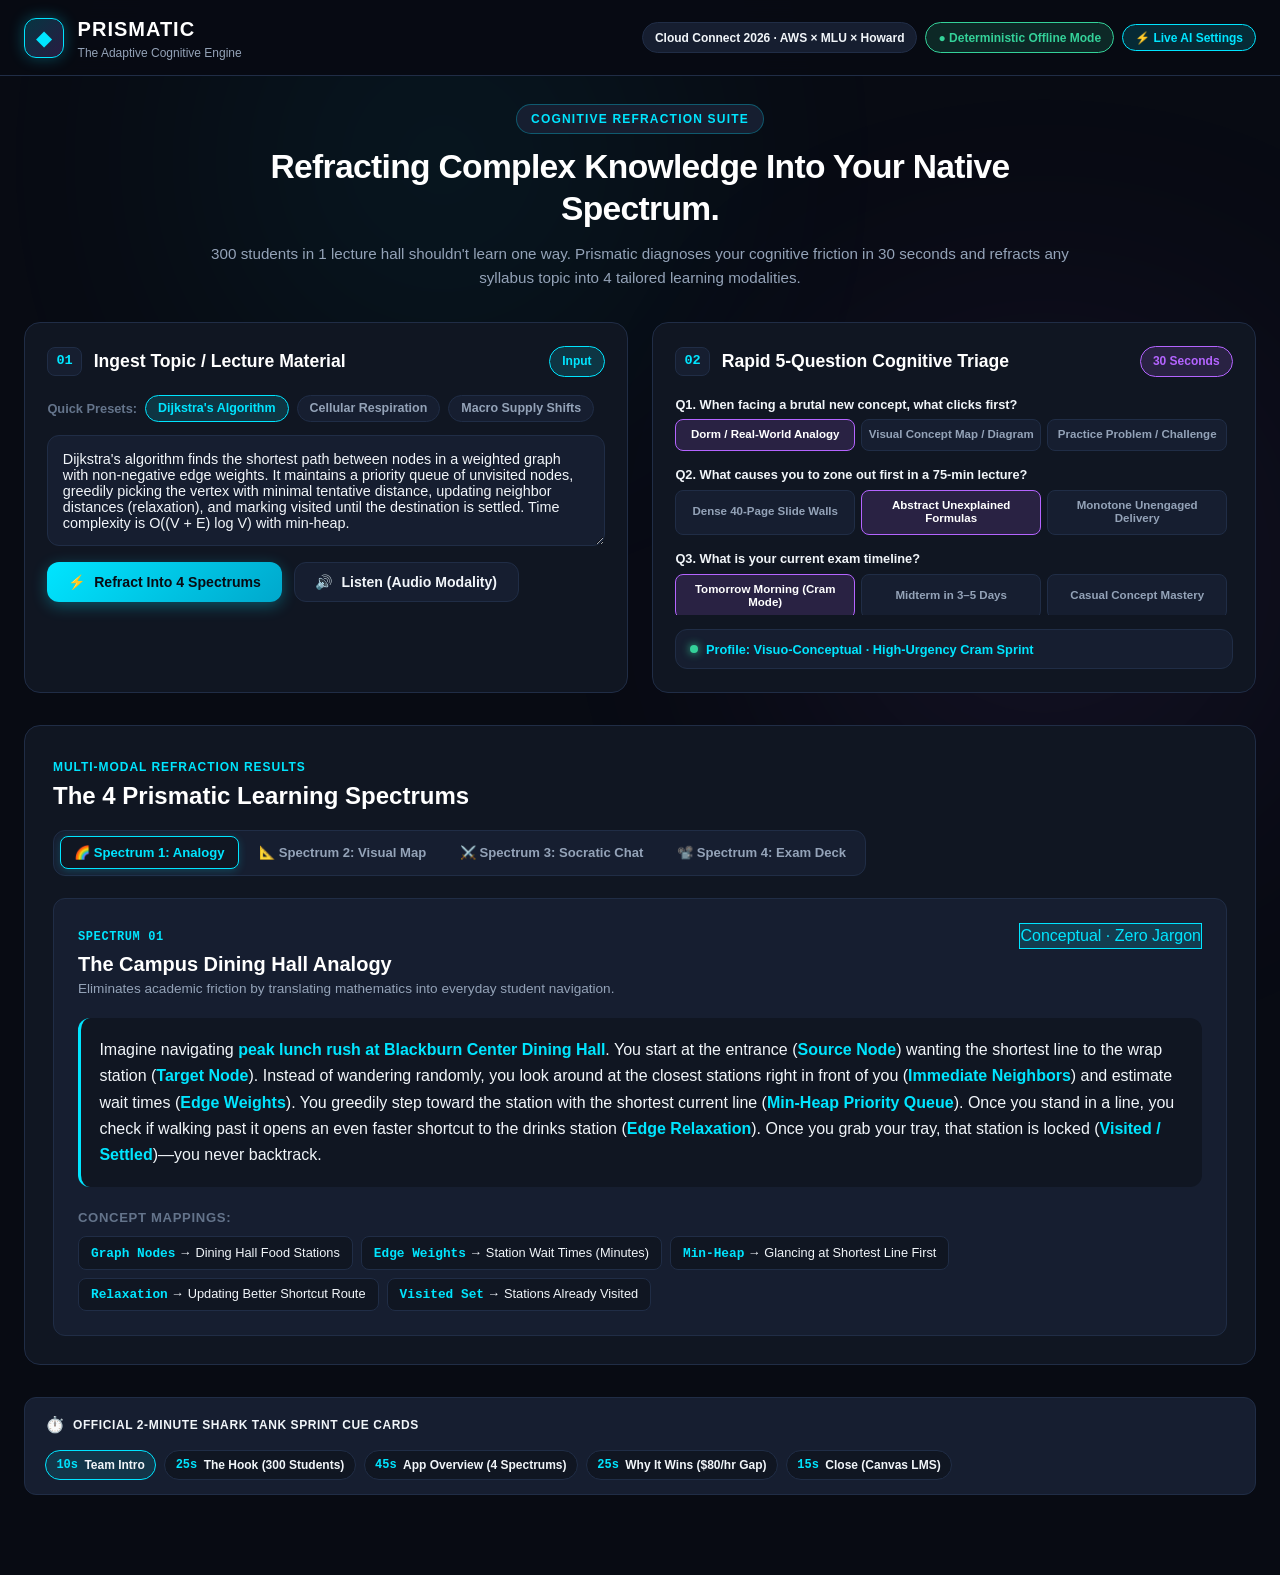
==== web-app/index.html @ 4af4b33a "feat: harden deck builder (portable paths, scannable QR, robust PDF export) and ship web-app + prese" ====
<!DOCTYPE html>
<html lang="en">
<head>
  <meta charset="UTF-8">
  <meta name="viewport" content="width=device-width, initial-scale=1.0">
  <title>Prismatic — The Adaptive Learning Engine</title>
  <!-- Zero External Dependency - Modern System Font Stack -->
  <link rel="stylesheet" href="styles.css">
  <!-- Optional uncommitted local configuration for live AI mode -->
  <script src="config.local.js" onerror="window.DEEPSEEK_CONFIG=null;"></script>
</head>
<body>
  <!-- Background Glow Gradients -->
  <div class="bg-glow glow-cyan" aria-hidden="true"></div>
  <div class="bg-glow glow-violet" aria-hidden="true"></div>

  <!-- Header Navigation -->
  <header class="app-header" role="banner">
    <div class="header-brand">
      <div class="logo-prism" aria-hidden="true">
        <span class="prism-icon">◆</span>
      </div>
      <div>
        <div class="brand-title">PRISMATIC</div>
        <div class="brand-subtitle">The Adaptive Cognitive Engine</div>
      </div>
    </div>
    <div class="header-badges">
      <span class="badge badge-event">Cloud Connect 2026 · AWS × MLU × Howard</span>
      <span class="badge badge-status" id="engineStatusBadge">● Local Engine Ready</span>
      <button id="apiKeyToggleBtn" class="badge badge-cyan" title="Configure Live AI API Key" style="cursor: pointer; border: 1px solid var(--cyan-neon);">⚡ Live AI Settings</button>
    </div>
  </header>

  <!-- Live AI Modal Dialog -->
  <div id="apiModal" class="modal-backdrop" style="display: none;" role="dialog" aria-modal="true" aria-labelledby="modalTitle">
    <div class="modal-content">
      <div class="modal-header">
        <h3 id="modalTitle">⚡ DeepSeek V4 Flash / Live AI Configuration</h3>
        <button id="closeModalBtn" class="modal-close" aria-label="Close modal">&times;</button>
      </div>
      <p class="modal-desc">Enter your DeepSeek API key for live generation, or leave blank to use the deterministic offline engine.</p>
      <input type="password" id="apiKeyInput" placeholder="sk-..." autocomplete="off" class="modal-input">
      <div class="modal-actions">
        <button id="saveApiKeyBtn" class="btn btn-primary btn-sm">Save to LocalStorage</button>
        <button id="clearApiKeyBtn" class="btn btn-secondary btn-sm">Clear Key (Offline Mode)</button>
      </div>
      <div id="apiStatusMessage" class="modal-status"></div>
    </div>
  </div>

  <!-- Main Container -->
  <main class="app-container" role="main">
    
    <!-- Hero Banner -->
    <section class="hero-section" aria-labelledby="heroHeadline">
      <div class="hero-tag">COGNITIVE REFRACTION SUITE</div>
      <h1 id="heroHeadline" class="hero-headline">Refracting Complex Knowledge Into Your Native Spectrum.</h1>
      <p class="hero-subtext">300 students in 1 lecture hall shouldn't learn one way. Prismatic diagnoses your cognitive friction in 30 seconds and refracts any syllabus topic into 4 tailored learning modalities.</p>
    </section>

    <!-- Top Grid: Intake & Diagnostic -->
    <div class="workspace-grid">
      
      <!-- Panel 1: Topic Intake -->
      <section class="card intake-panel" aria-labelledby="intakeHeading">
        <div class="card-header">
          <div class="card-title-group">
            <span class="step-num" aria-hidden="true">01</span>
            <h2 id="intakeHeading">Ingest Topic / Lecture Material</h2>
          </div>
          <span class="badge badge-cyan">Input</span>
        </div>

        <div class="preset-pills" role="group" aria-label="Topic presets">
          <span class="preset-label">Quick Presets:</span>
          <button class="pill-btn active" data-preset="dijkstra" aria-pressed="true">Dijkstra's Algorithm</button>
          <button class="pill-btn" data-preset="respiration" aria-pressed="false">Cellular Respiration</button>
          <button class="pill-btn" data-preset="macro" aria-pressed="false">Macro Supply Shifts</button>
        </div>

        <label for="topicInput" class="sr-only" style="position: absolute; width: 1px; height: 1px; overflow: hidden; clip: rect(0,0,0,0);">Study Topic or Lecture Notes</label>
        <textarea id="topicInput" rows="5" placeholder="Paste messy lecture notes, syllabus concepts, or exam study sheets..."></textarea>

        <div class="input-actions">
          <button id="refractBtn" class="btn btn-primary">
            <span class="btn-spark" aria-hidden="true">⚡</span> Refract Into 4 Spectrums
          </button>
          <button id="audioSummaryBtn" class="btn btn-secondary">
            <span aria-hidden="true">🔊</span> Listen (Audio Modality)
          </button>
        </div>
      </section>

      <!-- Panel 2: 30-Second Diagnostic -->
      <section class="card diagnostic-panel" aria-labelledby="diagnosticHeading">
        <div class="card-header">
          <div class="card-title-group">
            <span class="step-num" aria-hidden="true">02</span>
            <h2 id="diagnosticHeading">Rapid 5-Question Cognitive Triage</h2>
          </div>
          <span class="badge badge-violet">30 Seconds</span>
        </div>

        <div class="diagnostic-scroll">
          <!-- Q1 -->
          <div class="diag-group" data-q="1">
            <div class="diag-label" id="q1-label">Q1. When facing a brutal new concept, what clicks first?</div>
            <div class="choice-grid" role="group" aria-labelledby="q1-label">
              <button class="choice-btn active" data-val="analogy" aria-pressed="true">Dorm / Real-World Analogy</button>
              <button class="choice-btn" data-val="visual" aria-pressed="false">Visual Concept Map / Diagram</button>
              <button class="choice-btn" data-val="socratic" aria-pressed="false">Practice Problem / Challenge</button>
            </div>
          </div>

          <!-- Q2 -->
          <div class="diag-group" data-q="2">
            <div class="diag-label" id="q2-label">Q2. What causes you to zone out first in a 75-min lecture?</div>
            <div class="choice-grid" role="group" aria-labelledby="q2-label">
              <button class="choice-btn" data-val="text" aria-pressed="false">Dense 40-Page Slide Walls</button>
              <button class="choice-btn active" data-val="math" aria-pressed="true">Abstract Unexplained Formulas</button>
              <button class="choice-btn" data-val="monotone" aria-pressed="false">Monotone Unengaged Delivery</button>
            </div>
          </div>

          <!-- Q3 -->
          <div class="diag-group" data-q="3">
            <div class="diag-label" id="q3-label">Q3. What is your current exam timeline?</div>
            <div class="choice-grid" role="group" aria-labelledby="q3-label">
              <button class="choice-btn active" data-val="cram" aria-pressed="true">Tomorrow Morning (Cram Mode)</button>
              <button class="choice-btn" data-val="days" aria-pressed="false">Midterm in 3–5 Days</button>
              <button class="choice-btn" data-val="curious" aria-pressed="false">Casual Concept Mastery</button>
            </div>
          </div>

          <!-- Q4 -->
          <div class="diag-group" data-q="4">
            <div class="diag-label" id="q4-label">Q4. How do you test your own retention?</div>
            <div class="choice-grid" role="group" aria-labelledby="q4-label">
              <button class="choice-btn active" data-val="sparring" aria-pressed="true">Socratic Sparring / Debate</button>
              <button class="choice-btn" data-val="flashcards" aria-pressed="false">Active Recall Flashcards</button>
              <button class="choice-btn" data-val="redraw" aria-pressed="false">Redrawing Mental Blueprints</button>
            </div>
          </div>

          <!-- Q5 -->
          <div class="diag-group" data-q="5">
            <div class="diag-label" id="q5-label">Q5. Pick your preferred AI mentor vibe:</div>
            <div class="choice-grid" role="group" aria-labelledby="q5-label">
              <button class="choice-btn" data-val="professor" aria-pressed="false">Socratic Professor</button>
              <button class="choice-btn active" data-val="peer" aria-pressed="true">Collegiate Peer Coach</button>
              <button class="choice-btn" data-val="ramsay" aria-pressed="false">No-Fluff Bullet-Point Bot</button>
            </div>
          </div>
        </div>

        <div class="profile-pill" role="status" aria-live="polite">
          <span class="pill-dot" aria-hidden="true"></span>
          <span id="profileSummary">Profile: Visuo-Conceptual · High-Urgency Cram Sprint</span>
        </div>
      </section>

    </div>

    <!-- Modalities Output Section -->
    <section class="modalities-section" aria-labelledby="modalitiesHeading">
      <div class="section-title-wrap">
        <div>
          <span class="section-tag">MULTI-MODAL REFRACTION RESULTS</span>
          <h2 id="modalitiesHeading" class="section-title">The 4 Prismatic Learning Spectrums</h2>
        </div>
        <div class="modality-tabs" role="tablist" aria-label="Learning modalities">
          <button class="tab-btn active" role="tab" id="tab-btn-analogy" aria-selected="true" aria-controls="tab-analogy" data-tab="analogy">🌈 Spectrum 1: Analogy</button>
          <button class="tab-btn" role="tab" id="tab-btn-visual" aria-selected="false" aria-controls="tab-visual" data-tab="visual">📐 Spectrum 2: Visual Map</button>
          <button class="tab-btn" role="tab" id="tab-btn-socratic" aria-selected="false" aria-controls="tab-socratic" data-tab="socratic">⚔️ Spectrum 3: Socratic Chat</button>
          <button class="tab-btn" role="tab" id="tab-btn-deck" aria-selected="false" aria-controls="tab-deck" data-tab="deck">📽️ Spectrum 4: Exam Deck</button>
        </div>
      </div>

      <!-- Tab 1: Analogy -->
      <div class="tab-content active" id="tab-analogy" role="tabpanel" aria-labelledby="tab-btn-analogy">
        <div class="modality-card">
          <div class="modality-header">
            <div>
              <span class="mod-num">SPECTRUM 01</span>
              <h3>The Campus Dining Hall Analogy</h3>
              <p class="mod-sub">Eliminates academic friction by translating mathematics into everyday student navigation.</p>
            </div>
            <span class="mod-badge badge-cyan">Conceptual · Zero Jargon</span>
          </div>
          <div class="analogy-body" id="analogyText">
            <!-- Dynamic Content -->
          </div>
          <div class="key-mappings">
            <h4>Concept Mappings:</h4>
            <div class="mapping-tags" id="mappingTags">
              <!-- Dynamic Tags -->
            </div>
          </div>
        </div>
      </div>

      <!-- Tab 2: Visual Schema -->
      <div class="tab-content" id="tab-visual" role="tabpanel" aria-labelledby="tab-btn-visual">
        <div class="modality-card">
          <div class="modality-header">
            <div>
              <span class="mod-num">SPECTRUM 02</span>
              <h3>Interactive Structural Blueprint</h3>
              <p class="mod-sub">Visual execution tree mapping state transitions, priority queues, and terminal conditions.</p>
            </div>
            <span class="mod-badge badge-violet">Schematic · Visuo-Spatial</span>
          </div>
          <div class="visual-canvas-wrap">
            <svg id="conceptMapSvg" viewBox="0 0 900 320" class="concept-svg" role="img" aria-label="Interactive concept flowchart"></svg>
          </div>
          <div class="visual-legend" id="visualLegend">
            <!-- Dynamic Nodes -->
          </div>
        </div>
      </div>

      <!-- Tab 3: Socratic Sparring -->
      <div class="tab-content" id="tab-socratic" role="tabpanel" aria-labelledby="tab-btn-socratic">
        <div class="modality-card chat-card">
          <div class="modality-header">
            <div>
              <span class="mod-num">SPECTRUM 03</span>
              <h3>Socratic Active-Recall Sparring</h3>
              <p class="mod-sub">Never dumps walls of text. Capped at 2 sentences. Forces retrieval practice.</p>
            </div>
            <div class="chat-header-actions">
              <span class="mod-badge badge-emerald">Interactive · Kinesthetic</span>
              <button id="resetChatBtn" class="btn btn-sm">Reset Dialogue</button>
            </div>
          </div>
          <div class="chat-dialogue-window" id="chatWindow" role="log" aria-live="polite">
            <!-- Messages inserted here -->
          </div>
          <form class="chat-input-bar" id="chatForm">
            <label for="chatInput" class="sr-only" style="position: absolute; width: 1px; height: 1px; overflow: hidden; clip: rect(0,0,0,0);">Your answer</label>
            <input type="text" id="chatInput" placeholder="Answer the Socratic question or test an edge case..." autocomplete="off">
            <button type="submit" class="btn btn-send">Send Answer</button>
          </form>
        </div>
      </div>

      <!-- Tab 4: 4-Slide Micro Deck & Exam Trap Matrix -->
      <div class="tab-content" id="tab-deck" role="tabpanel" aria-labelledby="tab-btn-deck">
        <div class="deck-grid">
          
          <!-- Left: Micro-Deck Carousel -->
          <div class="modality-card">
            <div class="modality-header">
              <div>
                <span class="mod-num">SPECTRUM 04A</span>
                <h3>4-Slide Micro-Presentation</h3>
                <p class="mod-sub">High-yield revision deck for mobile study between classes.</p>
              </div>
              <div class="slide-nav-controls">
                <button id="prevSlideBtn" class="slide-nav-btn" aria-label="Previous slide">‹</button>
                <span id="slideIndicator" aria-live="polite">Slide 1 / 4</span>
                <button id="nextSlideBtn" class="slide-nav-btn" aria-label="Next slide">›</button>
              </div>
            </div>
            <div class="slide-frame" id="slideFrame">
              <!-- Slide content rendered here -->
            </div>
          </div>

          <!-- Right: Exam Trap Matrix -->
          <div class="modality-card">
            <div class="modality-header">
              <div>
                <span class="mod-num">SPECTRUM 04B</span>
                <h3>Professor Exam Trap Matrix</h3>
                <p class="mod-sub">What students think vs. what tricky professors actually put on Midterm #2.</p>
              </div>
              <span class="mod-badge badge-coral">Trap Radar</span>
            </div>
            <div class="trap-matrix-list" id="trapList">
              <!-- Traps rendered here -->
            </div>
          </div>

        </div>
      </div>

    </section>

    <!-- Pitch Timing Cue Bar (For Presenters) -->
    <footer class="presenter-cue-bar" role="contentinfo">
      <div class="cue-header">
        <span class="cue-indicator" aria-hidden="true">⏱️</span>
        <span class="cue-title">OFFICIAL 2-MINUTE SHARK TANK SPRINT CUE CARDS</span>
      </div>
      <div class="cue-chips">
        <div class="cue-chip active">
          <span class="chip-time">10s</span>
          <span class="chip-name">Team Intro</span>
        </div>
        <div class="cue-chip">
          <span class="chip-time">25s</span>
          <span class="chip-name">The Hook (300 Students)</span>
        </div>
        <div class="cue-chip">
          <span class="chip-time">45s</span>
          <span class="chip-name">App Overview (4 Spectrums)</span>
        </div>
        <div class="cue-chip">
          <span class="chip-time">25s</span>
          <span class="chip-name">Why It Wins ($80/hr Gap)</span>
        </div>
        <div class="cue-chip">
          <span class="chip-time">15s</span>
          <span class="chip-name">Close (Canvas LMS)</span>
        </div>
      </div>
    </footer>

  </main>

  <script src="app.js"></script>
</body>
</html>
---- web-app/styles.css ----
/* ==============================================================================
   PRISMATIC OBSIDIAN NEON DESIGN SYSTEM - ZERO-DEPENDENCY OFFLINE READY
   ============================================================================== */

:root {
  --bg-color: #080b13;
  --surface-card: #101622;
  --surface-inner: #161e30;
  --surface-hover: #1c2740;
  --border-subtle: #202d46;
  
  --cyan-neon: #00e5ff;
  --violet-neon: #b464ff;
  --emerald-neon: #34d199;
  --amber-neon: #fbbf24;
  --coral-neon: #ff6b6b;

  --text-white: #ffffff;
  --text-high: #f1f5f9;
  --text-muted: #94a3b8;
  --text-dim: #64748b;

  /* Zero-dependency offline native system font stack */
  --font-sans: -apple-system, BlinkMacSystemFont, "Segoe UI", Roboto, Helvetica, Arial, sans-serif, "Apple Color Emoji", "Segoe UI Emoji";
  --font-mono: ui-monospace, SFMono-Regular, "SF Mono", Menlo, Consolas, "Liberation Mono", monospace;

  --radius-lg: 16px;
  --radius-md: 12px;
  --radius-sm: 8px;
  --radius-full: 9999px;
  
  --shadow-glow: 0 0 25px rgba(0, 229, 255, 0.12);
}

* {
  margin: 0;
  padding: 0;
  box-sizing: border-box;
}

body {
  background-color: var(--bg-color);
  color: var(--text-high);
  font-family: var(--font-sans);
  min-height: 100vh;
  line-height: 1.5;
  overflow-x: hidden;
  position: relative;
  -webkit-font-smoothing: antialiased;
}

/* Accessible Focus Rings */
button:focus-visible,
textarea:focus-visible,
input:focus-visible {
  outline: 2px solid var(--cyan-neon);
  outline-offset: 2px;
}

/* Background Ambient Glows */
.bg-glow {
  position: fixed;
  border-radius: 50%;
  filter: blur(140px);
  pointer-events: none;
  z-index: 0;
  opacity: 0.18;
}

.glow-cyan {
  top: -10%;
  left: 15%;
  width: 500px;
  height: 500px;
  background: radial-gradient(circle, var(--cyan-neon) 0%, transparent 70%);
}

.glow-violet {
  top: 30%;
  right: -5%;
  width: 600px;
  height: 600px;
  background: radial-gradient(circle, var(--violet-neon) 0%, transparent 70%);
}

/* Header */
.app-header {
  position: sticky;
  top: 0;
  z-index: 100;
  background: rgba(8, 11, 19, 0.90);
  backdrop-filter: blur(16px);
  border-bottom: 1px solid var(--border-subtle);
  padding: 0.85rem 1.5rem;
  display: flex;
  justify-content: space-between;
  align-items: center;
  flex-wrap: wrap;
  gap: 0.75rem;
}

.header-brand {
  display: flex;
  align-items: center;
  gap: 0.85rem;
}

.logo-prism {
  width: 40px;
  height: 40px;
  border-radius: var(--radius-md);
  background: linear-gradient(135deg, rgba(0, 229, 255, 0.2), rgba(180, 100, 255, 0.2));
  border: 1px solid var(--cyan-neon);
  display: flex;
  align-items: center;
  justify-content: center;
  box-shadow: 0 0 15px rgba(0, 229, 255, 0.3);
  flex-shrink: 0;
}

.prism-icon {
  color: var(--cyan-neon);
  font-size: 1.3rem;
}

.brand-title {
  font-size: 1.25rem;
  font-weight: 800;
  letter-spacing: 0.05em;
  color: var(--text-white);
}

.brand-subtitle {
  font-size: 0.75rem;
  color: var(--text-muted);
  font-weight: 500;
}

.header-badges {
  display: flex;
  align-items: center;
  gap: 0.5rem;
  flex-wrap: wrap;
}

.badge {
  font-size: 0.75rem;
  font-weight: 600;
  padding: 0.35rem 0.75rem;
  border-radius: var(--radius-full);
  display: inline-flex;
  align-items: center;
}

.badge-event {
  background: var(--surface-inner);
  border: 1px solid var(--border-subtle);
  color: var(--text-high);
}

.badge-status {
  background: rgba(52, 211, 153, 0.15);
  border: 1px solid var(--emerald-neon);
  color: var(--emerald-neon);
}

.badge-cyan {
  background: rgba(0, 229, 255, 0.15);
  border: 1px solid var(--cyan-neon);
  color: var(--cyan-neon);
}

.badge-violet {
  background: rgba(180, 100, 255, 0.15);
  border: 1px solid var(--violet-neon);
  color: var(--violet-neon);
}

.badge-emerald {
  background: rgba(52, 211, 153, 0.15);
  border: 1px solid var(--emerald-neon);
  color: var(--emerald-neon);
}

.badge-coral {
  background: rgba(255, 107, 107, 0.15);
  border: 1px solid var(--coral-neon);
  color: var(--coral-neon);
}

/* Modal Settings Dialog */
.modal-backdrop {
  position: fixed;
  inset: 0;
  background: rgba(8, 11, 19, 0.85);
  backdrop-filter: blur(8px);
  z-index: 200;
  display: flex;
  align-items: center;
  justify-content: center;
  padding: 1rem;
}

.modal-content {
  background: var(--surface-card);
  border: 1px solid var(--cyan-neon);
  border-radius: var(--radius-lg);
  max-width: 480px;
  width: 100%;
  padding: 1.5rem;
  box-shadow: 0 0 30px rgba(0, 229, 255, 0.2);
}

.modal-header {
  display: flex;
  justify-content: space-between;
  align-items: center;
  margin-bottom: 0.75rem;
}

.modal-header h3 {
  font-size: 1.1rem;
  color: var(--text-white);
  font-weight: 700;
}

.modal-close {
  background: transparent;
  border: none;
  color: var(--text-muted);
  font-size: 1.5rem;
  cursor: pointer;
  line-height: 1;
}

.modal-desc {
  font-size: 0.85rem;
  color: var(--text-muted);
  margin-bottom: 1rem;
}

.modal-input {
  width: 100%;
  background: var(--surface-inner);
  border: 1px solid var(--border-subtle);
  border-radius: var(--radius-md);
  padding: 0.75rem 1rem;
  color: var(--text-white);
  font-family: var(--font-mono);
  font-size: 0.85rem;
  margin-bottom: 1rem;
  outline: none;
}

.modal-actions {
  display: flex;
  gap: 0.6rem;
  justify-content: flex-end;
}

.modal-status {
  margin-top: 0.75rem;
  font-size: 0.8rem;
  color: var(--emerald-neon);
}

/* Container */
.app-container {
  max-width: 1380px;
  margin: 0 auto;
  padding: 1.75rem 1.5rem 5rem;
  position: relative;
  z-index: 1;
}

/* Hero Section */
.hero-section {
  text-align: center;
  margin-bottom: 2rem;
  max-width: 860px;
  margin-left: auto;
  margin-right: auto;
}

.hero-tag {
  display: inline-block;
  font-size: 0.75rem;
  font-weight: 800;
  letter-spacing: 0.1em;
  color: var(--cyan-neon);
  background: var(--surface-inner);
  border: 1px solid rgba(0, 229, 255, 0.3);
  padding: 0.3rem 0.9rem;
  border-radius: var(--radius-full);
  margin-bottom: 0.75rem;
}

.hero-headline {
  font-size: 2.1rem;
  font-weight: 800;
  color: var(--text-white);
  line-height: 1.25;
  margin-bottom: 0.75rem;
  letter-spacing: -0.02em;
}

.hero-subtext {
  font-size: 0.95rem;
  color: var(--text-muted);
  line-height: 1.6;
}

/* Workspace Grid */
.workspace-grid {
  display: grid;
  grid-template-columns: 1fr 1fr;
  gap: 1.5rem;
  margin-bottom: 2rem;
}

.card {
  background: var(--surface-card);
  border: 1px solid var(--border-subtle);
  border-radius: var(--radius-lg);
  padding: 1.4rem;
  display: flex;
  flex-direction: column;
  transition: border-color 0.2s, box-shadow 0.2s;
}

.card:hover {
  border-color: rgba(0, 229, 255, 0.4);
  box-shadow: var(--shadow-glow);
}

.card-header {
  display: flex;
  justify-content: space-between;
  align-items: center;
  margin-bottom: 1.1rem;
}

.card-title-group {
  display: flex;
  align-items: center;
  gap: 0.75rem;
}

.step-num {
  font-family: var(--font-mono);
  font-size: 0.85rem;
  font-weight: 700;
  color: var(--cyan-neon);
  background: var(--surface-inner);
  padding: 0.2rem 0.5rem;
  border-radius: var(--radius-sm);
  border: 1px solid var(--border-subtle);
}

.card-header h2 {
  font-size: 1.1rem;
  font-weight: 700;
  color: var(--text-white);
}

/* Presets */
.preset-pills {
  display: flex;
  align-items: center;
  gap: 0.5rem;
  margin-bottom: 0.85rem;
  flex-wrap: wrap;
}

.preset-label {
  font-size: 0.8rem;
  color: var(--text-dim);
  font-weight: 600;
}

.pill-btn {
  background: var(--surface-inner);
  border: 1px solid var(--border-subtle);
  color: var(--text-muted);
  font-size: 0.78rem;
  font-weight: 600;
  padding: 0.35rem 0.75rem;
  border-radius: var(--radius-full);
  cursor: pointer;
  transition: all 0.2s;
}

.pill-btn:hover {
  border-color: var(--cyan-neon);
  color: var(--text-high);
}

.pill-btn.active {
  background: rgba(0, 229, 255, 0.15);
  border-color: var(--cyan-neon);
  color: var(--cyan-neon);
}

/* Textarea */
textarea {
  width: 100%;
  background: var(--surface-inner);
  border: 1px solid var(--border-subtle);
  border-radius: var(--radius-md);
  padding: 0.9rem;
  color: var(--text-high);
  font-family: var(--font-sans);
  font-size: 0.9rem;
  resize: vertical;
  min-height: 110px;
  outline: none;
  transition: border-color 0.2s;
  margin-bottom: 1rem;
}

textarea:focus {
  border-color: var(--cyan-neon);
  box-shadow: 0 0 10px rgba(0, 229, 255, 0.2);
}

/* Buttons */
.input-actions {
  display: flex;
  gap: 0.75rem;
  flex-wrap: wrap;
}

.btn {
  font-family: var(--font-sans);
  font-size: 0.88rem;
  font-weight: 700;
  padding: 0.7rem 1.3rem;
  border-radius: var(--radius-md);
  cursor: pointer;
  transition: all 0.2s;
  display: inline-flex;
  align-items: center;
  justify-content: center;
  gap: 0.5rem;
  border: none;
}

.btn-primary {
  background: linear-gradient(135deg, var(--cyan-neon) 0%, #00a8cc 100%);
  color: #080b13;
  box-shadow: 0 4px 15px rgba(0, 229, 255, 0.3);
}

.btn-primary:hover {
  transform: translateY(-2px);
  box-shadow: 0 6px 20px rgba(0, 229, 255, 0.45);
}

.btn-secondary {
  background: var(--surface-inner);
  border: 1px solid var(--border-subtle);
  color: var(--text-high);
}

.btn-secondary:hover {
  border-color: var(--text-muted);
  background: var(--surface-hover);
}

.btn-sm {
  font-size: 0.78rem;
  padding: 0.4rem 0.85rem;
}

/* Diagnostic Scroll Panel */
.diagnostic-scroll {
  max-height: 220px;
  overflow-y: auto;
  padding-right: 0.35rem;
  display: flex;
  flex-direction: column;
  gap: 0.85rem;
  margin-bottom: 0.9rem;
}

.diagnostic-scroll::-webkit-scrollbar {
  width: 4px;
}

.diagnostic-scroll::-webkit-scrollbar-thumb {
  background: var(--border-subtle);
  border-radius: 4px;
}

.diag-group {
  display: flex;
  flex-direction: column;
  gap: 0.35rem;
}

.diag-label {
  font-size: 0.8rem;
  font-weight: 600;
  color: var(--text-high);
}

.choice-grid {
  display: grid;
  grid-template-columns: repeat(3, 1fr);
  gap: 0.4rem;
}

.choice-btn {
  background: var(--surface-inner);
  border: 1px solid var(--border-subtle);
  color: var(--text-muted);
  font-size: 0.72rem;
  font-weight: 600;
  padding: 0.5rem 0.35rem;
  border-radius: var(--radius-sm);
  cursor: pointer;
  text-align: center;
  transition: all 0.2s;
  line-height: 1.2;
}

.choice-btn:hover {
  border-color: var(--violet-neon);
  color: var(--text-high);
}

.choice-btn.active {
  background: rgba(180, 100, 255, 0.15);
  border-color: var(--violet-neon);
  color: var(--text-white);
  font-weight: 700;
}

.profile-pill {
  background: var(--surface-inner);
  border: 1px solid var(--border-subtle);
  border-radius: var(--radius-md);
  padding: 0.6rem 0.85rem;
  display: flex;
  align-items: center;
  gap: 0.5rem;
  font-size: 0.8rem;
  font-weight: 600;
  color: var(--cyan-neon);
}

.pill-dot {
  width: 8px;
  height: 8px;
  border-radius: 50%;
  background: var(--emerald-neon);
  box-shadow: 0 0 8px var(--emerald-neon);
  flex-shrink: 0;
}

/* Modalities Section */
.modalities-section {
  background: var(--surface-card);
  border: 1px solid var(--border-subtle);
  border-radius: var(--radius-lg);
  padding: 1.75rem;
  margin-bottom: 2rem;
}

.section-title-wrap {
  display: flex;
  justify-content: space-between;
  align-items: flex-end;
  margin-bottom: 1.4rem;
  flex-wrap: wrap;
  gap: 1rem;
}

.section-tag {
  font-size: 0.75rem;
  font-weight: 800;
  letter-spacing: 0.08em;
  color: var(--cyan-neon);
}

.section-title {
  font-size: 1.5rem;
  font-weight: 800;
  color: var(--text-white);
}

.modality-tabs {
  display: flex;
  gap: 0.4rem;
  background: var(--surface-inner);
  padding: 0.35rem;
  border-radius: var(--radius-md);
  border: 1px solid var(--border-subtle);
  flex-wrap: wrap;
}

.tab-btn {
  background: transparent;
  border: none;
  color: var(--text-muted);
  font-family: var(--font-sans);
  font-size: 0.82rem;
  font-weight: 700;
  padding: 0.5rem 0.85rem;
  border-radius: var(--radius-sm);
  cursor: pointer;
  transition: all 0.2s;
}

.tab-btn:hover {
  color: var(--text-high);
}

.tab-btn.active {
  background: var(--surface-card);
  color: var(--cyan-neon);
  border: 1px solid var(--cyan-neon);
  box-shadow: 0 2px 8px rgba(0, 229, 255, 0.2);
}

.tab-content {
  display: none;
}

.tab-content.active {
  display: block;
}

.modality-card {
  background: var(--surface-inner);
  border: 1px solid var(--border-subtle);
  border-radius: var(--radius-md);
  padding: 1.5rem;
}

.modality-header {
  display: flex;
  justify-content: space-between;
  align-items: flex-start;
  margin-bottom: 1.2rem;
  flex-wrap: wrap;
  gap: 0.75rem;
}

.mod-num {
  font-family: var(--font-mono);
  font-size: 0.75rem;
  font-weight: 700;
  color: var(--cyan-neon);
  letter-spacing: 0.05em;
}

.modality-header h3 {
  font-size: 1.25rem;
  font-weight: 800;
  color: var(--text-white);
  margin-top: 0.1rem;
}

.mod-sub {
  font-size: 0.85rem;
  color: var(--text-muted);
}

/* Modality 1: Analogy */
.analogy-body {
  font-size: 1rem;
  line-height: 1.65;
  color: var(--text-high);
  margin-bottom: 1.3rem;
  background: var(--surface-card);
  padding: 1.15rem;
  border-radius: var(--radius-md);
  border-left: 3px solid var(--cyan-neon);
}

.analogy-body strong {
  color: var(--cyan-neon);
  font-weight: 700;
}

.key-mappings h4 {
  font-size: 0.82rem;
  color: var(--text-dim);
  font-weight: 700;
  text-transform: uppercase;
  letter-spacing: 0.05em;
  margin-bottom: 0.55rem;
}

.mapping-tags {
  display: flex;
  gap: 0.5rem;
  flex-wrap: wrap;
}

.map-tag {
  background: var(--surface-card);
  border: 1px solid var(--border-subtle);
  padding: 0.35rem 0.75rem;
  border-radius: var(--radius-sm);
  font-size: 0.8rem;
  color: var(--text-high);
}

.map-tag span {
  color: var(--cyan-neon);
  font-family: var(--font-mono);
  font-weight: 700;
}

/* Modality 2: Visual Concept Map */
.visual-canvas-wrap {
  background: var(--surface-card);
  border: 1px solid var(--border-subtle);
  border-radius: var(--radius-md);
  padding: 0.75rem;
  margin-bottom: 1rem;
  display: flex;
  justify-content: center;
  overflow-x: auto;
}

.concept-svg {
  width: 100%;
  min-width: 600px;
  max-height: 280px;
}

.visual-legend {
  display: flex;
  gap: 0.85rem;
  justify-content: center;
  flex-wrap: wrap;
}

.legend-item {
  display: flex;
  align-items: center;
  gap: 0.45rem;
  font-size: 0.78rem;
  color: var(--text-muted);
}

.legend-dot {
  width: 9px;
  height: 9px;
  border-radius: 50%;
  flex-shrink: 0;
}

/* Modality 3: Socratic Chat */
.chat-dialogue-window {
  height: 300px;
  overflow-y: auto;
  background: var(--surface-card);
  border: 1px solid var(--border-subtle);
  border-radius: var(--radius-md);
  padding: 1.15rem;
  display: flex;
  flex-direction: column;
  gap: 0.85rem;
  margin-bottom: 0.85rem;
}

.chat-bubble {
  max-width: 82%;
  padding: 0.8rem 1rem;
  border-radius: var(--radius-md);
  font-size: 0.88rem;
  line-height: 1.5;
  word-break: break-word;
}

.bubble-ai {
  align-self: flex-start;
  background: var(--surface-inner);
  border: 1px solid rgba(0, 229, 255, 0.25);
  color: var(--text-high);
  border-top-left-radius: 2px;
}

.bubble-ai .bubble-speaker {
  color: var(--cyan-neon);
  font-size: 0.72rem;
  font-weight: 700;
  margin-bottom: 0.2rem;
  display: block;
}

.bubble-user {
  align-self: flex-end;
  background: linear-gradient(135deg, rgba(180, 100, 255, 0.2) 0%, rgba(0, 229, 255, 0.2) 100%);
  border: 1px solid var(--violet-neon);
  color: var(--text-white);
  border-top-right-radius: 2px;
}

.chat-input-bar {
  display: flex;
  gap: 0.5rem;
}

.chat-input-bar input {
  flex: 1;
  background: var(--surface-card);
  border: 1px solid var(--border-subtle);
  border-radius: var(--radius-md);
  padding: 0.75rem 0.95rem;
  color: var(--text-high);
  font-family: var(--font-sans);
  font-size: 0.88rem;
  outline: none;
}

.chat-input-bar input:focus {
  border-color: var(--cyan-neon);
}

.btn-send {
  background: var(--cyan-neon);
  color: #080b13;
  font-weight: 700;
}

/* Modality 4: Deck & Traps */
.deck-grid {
  display: grid;
  grid-template-columns: 1fr 1fr;
  gap: 1.5rem;
}

.slide-nav-controls {
  display: flex;
  align-items: center;
  gap: 0.5rem;
}

.slide-nav-btn {
  background: var(--surface-card);
  border: 1px solid var(--border-subtle);
  color: var(--text-high);
  width: 28px;
  height: 28px;
  border-radius: var(--radius-sm);
  cursor: pointer;
  display: flex;
  align-items: center;
  justify-content: center;
  font-weight: 700;
}

.slide-nav-btn:hover {
  border-color: var(--cyan-neon);
}

#slideIndicator {
  font-size: 0.78rem;
  color: var(--text-muted);
  font-family: var(--font-mono);
}

.slide-frame {
  background: var(--surface-card);
  border: 1px solid var(--border-subtle);
  border-radius: var(--radius-md);
  padding: 1.3rem;
  min-height: 260px;
  display: flex;
  flex-direction: column;
  justify-content: center;
}

.slide-title {
  font-size: 1.15rem;
  font-weight: 800;
  color: var(--text-white);
  margin-bottom: 0.65rem;
}

.slide-bullets {
  list-style: none;
  display: flex;
  flex-direction: column;
  gap: 0.55rem;
}

.slide-bullets li {
  font-size: 0.85rem;
  color: var(--text-muted);
  display: flex;
  align-items: flex-start;
  gap: 0.45rem;
}

.slide-bullets li strong {
  color: var(--cyan-neon);
}

.trap-matrix-list {
  display: flex;
  flex-direction: column;
  gap: 0.75rem;
}

.trap-card {
  background: var(--surface-card);
  border: 1px solid var(--border-subtle);
  border-radius: var(--radius-md);
  padding: 0.9rem;
  cursor: pointer;
  transition: all 0.2s;
}

.trap-card:hover {
  border-color: var(--coral-neon);
}

.trap-header {
  display: flex;
  justify-content: space-between;
  align-items: center;
  font-size: 0.82rem;
  font-weight: 700;
  color: var(--text-white);
  margin-bottom: 0.35rem;
}

.trap-think {
  font-size: 0.78rem;
  color: var(--text-muted);
  margin-bottom: 0.35rem;
}

.trap-fix {
  font-size: 0.78rem;
  color: var(--emerald-neon);
  font-weight: 600;
  display: none;
  padding-top: 0.35rem;
  border-top: 1px dashed var(--border-subtle);
}

.trap-card.revealed .trap-fix {
  display: block;
}

/* Presenter Cue Bar */
.presenter-cue-bar {
  background: var(--surface-inner);
  border: 1px solid var(--border-subtle);
  border-radius: var(--radius-md);
  padding: 0.9rem 1.25rem;
  display: flex;
  align-items: center;
  justify-content: space-between;
  flex-wrap: wrap;
  gap: 0.85rem;
}

.cue-header {
  display: flex;
  align-items: center;
  gap: 0.5rem;
}

.cue-title {
  font-size: 0.75rem;
  font-weight: 800;
  letter-spacing: 0.05em;
  color: var(--text-high);
}

.cue-chips {
  display: flex;
  gap: 0.5rem;
  flex-wrap: wrap;
}

.cue-chip {
  background: var(--surface-card);
  border: 1px solid var(--border-subtle);
  padding: 0.3rem 0.65rem;
  border-radius: var(--radius-full);
  display: flex;
  align-items: center;
  gap: 0.4rem;
  font-size: 0.75rem;
}

.cue-chip.active {
  border-color: var(--cyan-neon);
  background: rgba(0, 229, 255, 0.12);
}

.chip-time {
  font-family: var(--font-mono);
  font-weight: 700;
  color: var(--cyan-neon);
}

.chip-name {
  color: var(--text-high);
  font-weight: 600;
}

/* ==============================================================================
   RESPONSIVENESS (Down to 360px viewport)
   ============================================================================== */

@media (max-width: 960px) {
  .workspace-grid,
  .deck-grid {
    grid-template-columns: 1fr;
  }
}

@media (max-width: 600px) {
  .app-header {
    padding: 0.75rem 1rem;
  }

  .brand-title {
    font-size: 1.1rem;
  }

  .header-badges {
    width: 100%;
    justify-content: flex-start;
  }

  .app-container {
    padding: 1.25rem 1rem 4rem;
  }

  .hero-headline {
    font-size: 1.6rem;
  }

  .hero-subtext {
    font-size: 0.85rem;
  }

  .choice-grid {
    grid-template-columns: 1fr;
  }

  .choice-btn {
    padding: 0.6rem;
    font-size: 0.78rem;
  }

  .modality-tabs {
    flex-direction: column;
    width: 100%;
  }

  .tab-btn {
    width: 100%;
    text-align: left;
  }

  .concept-svg {
    min-width: 480px;
  }
}

@media (max-width: 360px) {
  .hero-headline {
    font-size: 1.35rem;
  }

  .card {
    padding: 1rem;
  }

  .btn {
    width: 100%;
  }

  .input-actions {
    flex-direction: column;
  }
}
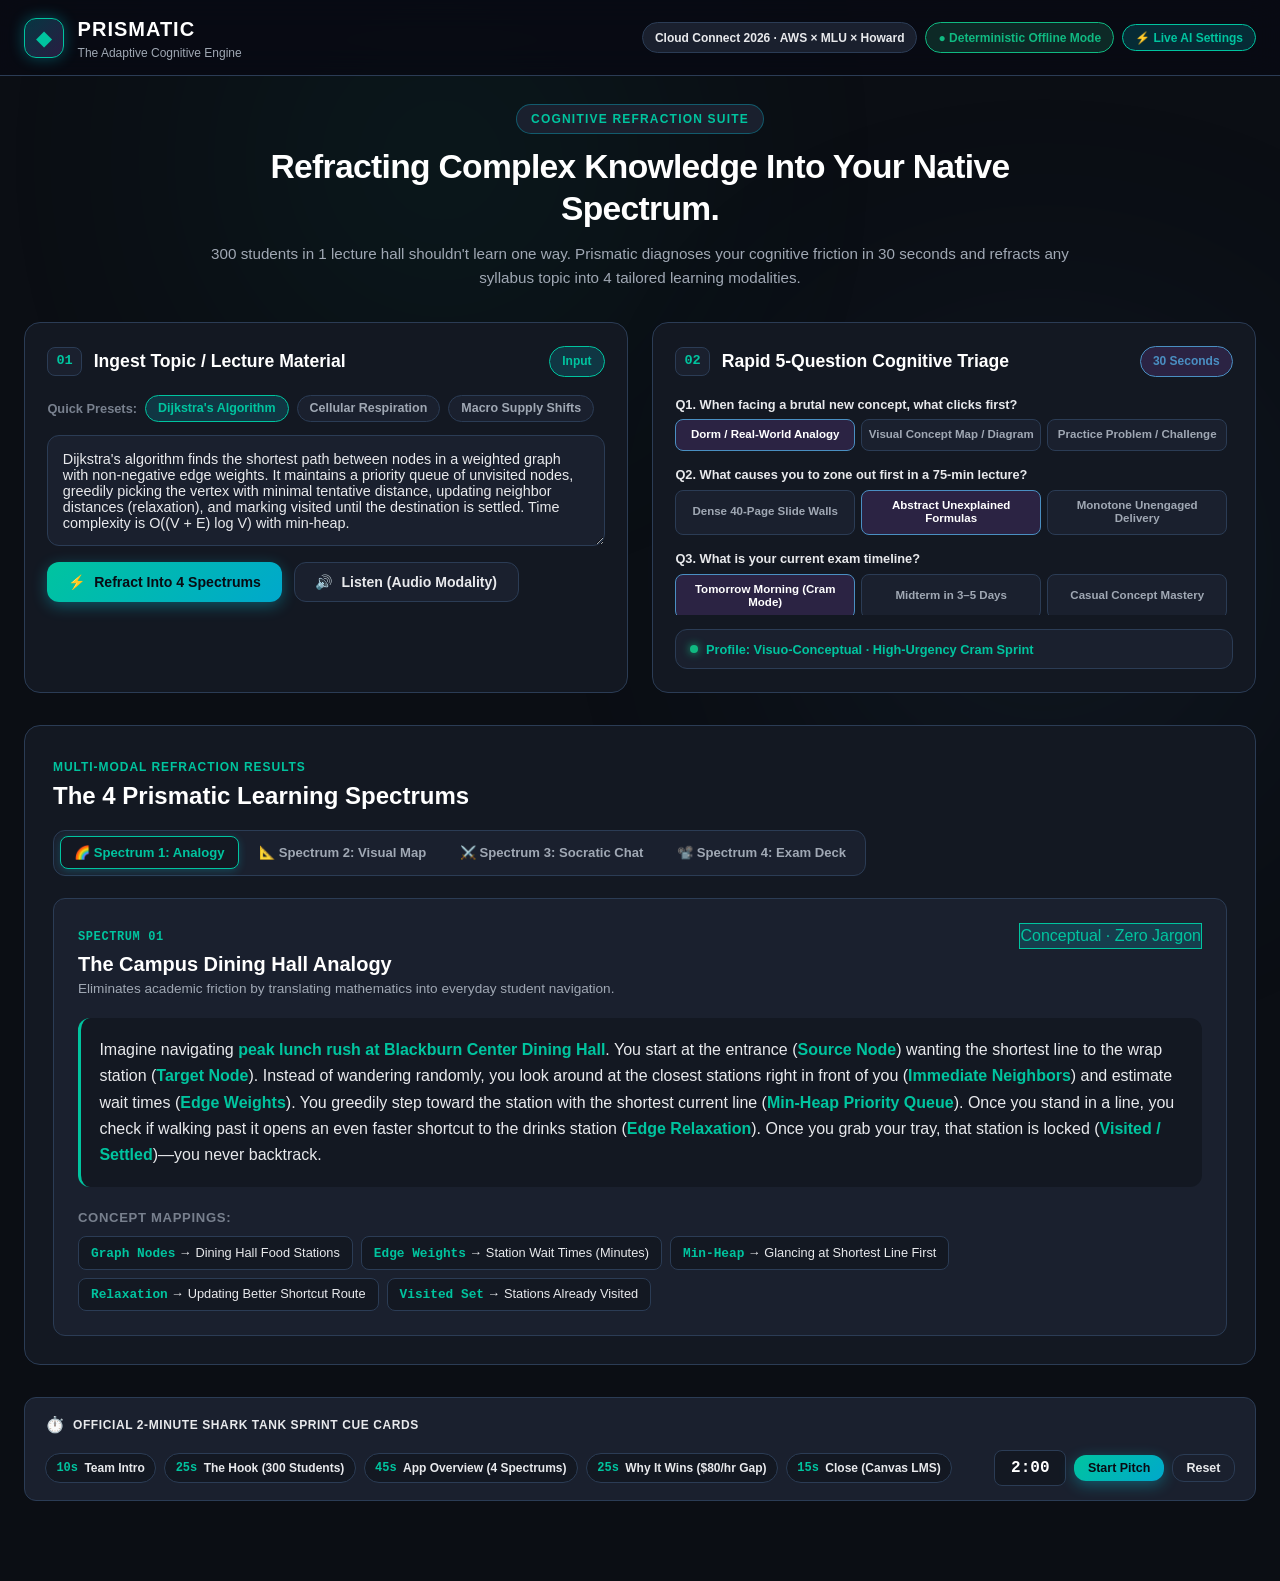
==== commit 94d7db80: "feat: design skill + live demo guide, pitch timer, voice select, dynamic SVG, PartyRock slot, slide-" ====
--- a/web-app/index.html
+++ b/web-app/index.html
@@ -294,27 +294,33 @@
         <span class="cue-indicator" aria-hidden="true">⏱️</span>
         <span class="cue-title">OFFICIAL 2-MINUTE SHARK TANK SPRINT CUE CARDS</span>
       </div>
-      <div class="cue-chips">
-        <div class="cue-chip active">
+      <div class="cue-chips" id="cueChips">
+        <div class="cue-chip" data-start="0" data-end="10">
           <span class="chip-time">10s</span>
           <span class="chip-name">Team Intro</span>
         </div>
-        <div class="cue-chip">
+        <div class="cue-chip" data-start="10" data-end="35">
           <span class="chip-time">25s</span>
           <span class="chip-name">The Hook (300 Students)</span>
         </div>
-        <div class="cue-chip">
+        <div class="cue-chip" data-start="35" data-end="80">
           <span class="chip-time">45s</span>
           <span class="chip-name">App Overview (4 Spectrums)</span>
         </div>
-        <div class="cue-chip">
+        <div class="cue-chip" data-start="80" data-end="105">
           <span class="chip-time">25s</span>
           <span class="chip-name">Why It Wins ($80/hr Gap)</span>
         </div>
-        <div class="cue-chip">
+        <div class="cue-chip" data-start="105" data-end="120">
           <span class="chip-time">15s</span>
           <span class="chip-name">Close (Canvas LMS)</span>
         </div>
+      </div>
+      <div class="cue-controls">
+        <span class="cue-timer" id="pitchTimer" role="timer" aria-live="off">2:00</span>
+        <button id="pitchStartBtn" class="btn btn-primary btn-sm">Start Pitch</button>
+        <button id="pitchResetBtn" class="btn btn-secondary btn-sm">Reset</button>
+        <a id="partyRockLink" class="cue-fallback-link" href="#" target="_blank" rel="noopener" style="display: none;">PartyRock Fallback ↗</a>
       </div>
     </footer>
 
--- a/web-app/styles.css
+++ b/web-app/styles.css
@@ -3,22 +3,22 @@
    ============================================================================== */
 
 :root {
-  --bg-color: #080b13;
-  --surface-card: #101622;
-  --surface-inner: #161e30;
-  --surface-hover: #1c2740;
-  --border-subtle: #202d46;
+  --bg-color: #0b0e14;
+  --surface-card: #131822;
+  --surface-inner: #1a202e;
+  --surface-hover: #222b3d;
+  --border-subtle: #2b3c55;
   
-  --cyan-neon: #00e5ff;
-  --violet-neon: #b464ff;
-  --emerald-neon: #34d199;
-  --amber-neon: #fbbf24;
-  --coral-neon: #ff6b6b;
+  --cyan-neon: #00c49f;
+  --violet-neon: #4a8fc2;
+  --emerald-neon: #10b981;
+  --amber-neon: #f59e0b;
+  --coral-neon: #ef4444;
 
   --text-white: #ffffff;
-  --text-high: #f1f5f9;
-  --text-muted: #94a3b8;
-  --text-dim: #64748b;
+  --text-high: #e8e9ec;
+  --text-muted: #a0a8b4;
+  --text-dim: #78808e;
 
   /* Zero-dependency offline native system font stack */
   --font-sans: -apple-system, BlinkMacSystemFont, "Segoe UI", Roboto, Helvetica, Arial, sans-serif, "Apple Color Emoji", "Segoe UI Emoji";
@@ -29,7 +29,7 @@
   --radius-sm: 8px;
   --radius-full: 9999px;
   
-  --shadow-glow: 0 0 25px rgba(0, 229, 255, 0.12);
+  --shadow-glow: 0 0 25px rgba(0, 196, 159, 0.12);
 }
 
 * {
@@ -49,10 +49,11 @@
   -webkit-font-smoothing: antialiased;
 }
 
-/* Accessible Focus Rings */
+/* Accessible Focus Rings (all keyboard-operable elements incl. trap cards) */
 button:focus-visible,
 textarea:focus-visible,
-input:focus-visible {
+input:focus-visible,
+.trap-card:focus-visible {
   outline: 2px solid var(--cyan-neon);
   outline-offset: 2px;
 }
@@ -1087,3 +1088,100 @@
     flex-direction: column;
   }
 }
+
+/* ==============================================================================
+   PITCH TIMER (interactive 120s countdown in the presenter cue bar)
+   ============================================================================== */
+
+.cue-controls {
+  display: flex;
+  align-items: center;
+  gap: 0.5rem;
+}
+
+.cue-timer {
+  font-family: var(--font-mono);
+  font-size: 1rem;
+  font-weight: 700;
+  color: var(--text-white);
+  background: var(--surface-card);
+  border: 1px solid var(--border-subtle);
+  border-radius: var(--radius-sm);
+  padding: 0.3rem 0.7rem;
+  min-width: 4.5rem;
+  text-align: center;
+}
+
+.cue-timer.overtime {
+  color: var(--coral-neon);
+  border-color: var(--coral-neon);
+}
+
+.cue-chip.lit {
+  border-color: var(--amber-neon);
+  background: rgba(251, 191, 36, 0.12);
+}
+
+.cue-chip.done {
+  border-color: var(--emerald-neon);
+  opacity: 0.75;
+}
+
+.cue-chip.done .chip-time {
+  color: var(--emerald-neon);
+}
+
+.cue-fallback-link {
+  font-size: 0.75rem;
+  font-weight: 700;
+  color: var(--cyan-neon);
+  text-decoration: none;
+  border: 1px solid var(--cyan-neon);
+  border-radius: var(--radius-full);
+  padding: 0.3rem 0.75rem;
+}
+
+.cue-fallback-link:hover {
+  background: rgba(0, 229, 255, 0.12);
+}
+
+/* ==============================================================================
+   REDUCED MOTION (accessibility: disable transitions/animations on request)
+   ============================================================================== */
+
+@media (prefers-reduced-motion: reduce) {
+  *,
+  *::before,
+  *::after {
+    transition: none !important;
+    animation: none !important;
+  }
+
+  .bg-glow {
+    display: none;
+  }
+}
+
+/* ==============================================================================
+   PRINT (clean cue cards: no glows, static header)
+   ============================================================================== */
+
+@media print {
+  .bg-glow {
+    display: none;
+  }
+
+  .app-header {
+    position: static;
+  }
+
+  body {
+    background: #fff;
+  }
+
+  .card,
+  .modalities-section,
+  .presenter-cue-bar {
+    break-inside: avoid;
+  }
+}
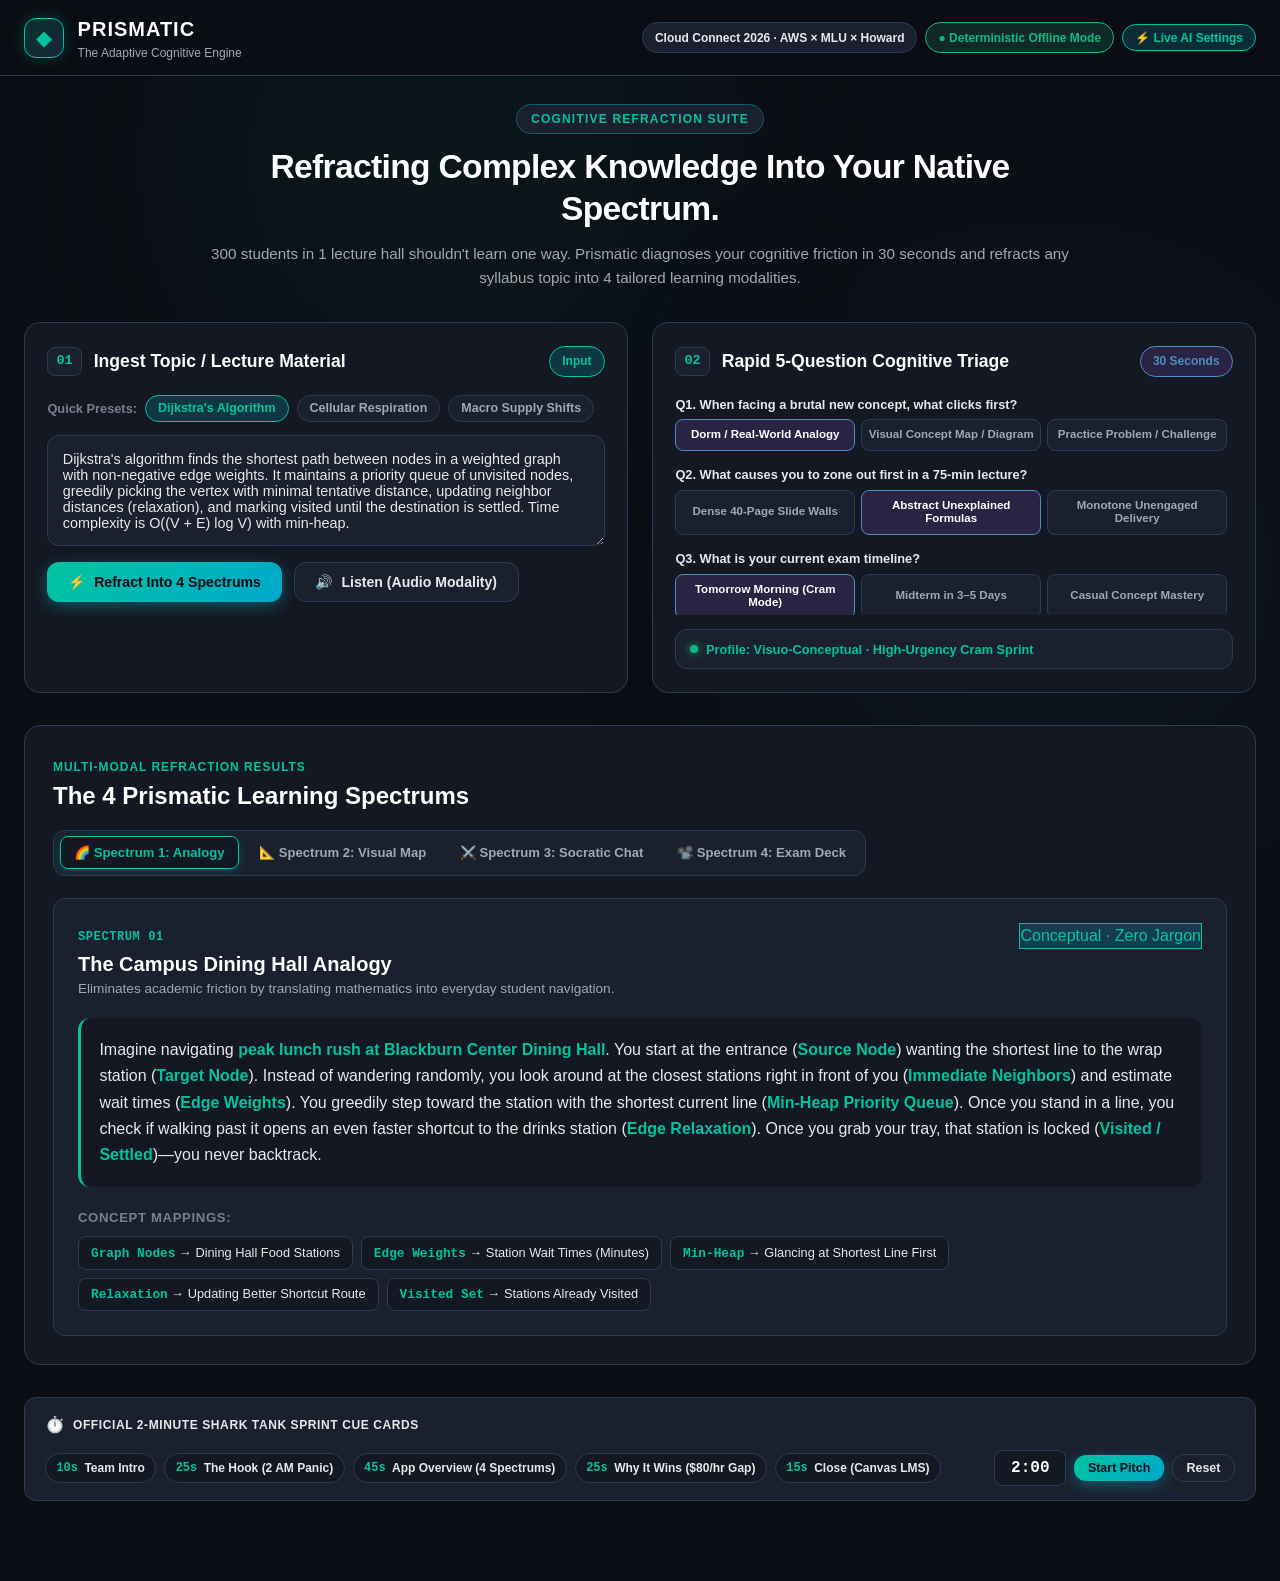
==== commit 8d4bd9d9: "feat(pitch): upgrade Segment 2 with high-stakes 2 AM midterm hook, stage directions, and refreshed d" ====
--- a/web-app/index.html
+++ b/web-app/index.html
@@ -301,7 +301,7 @@
         </div>
         <div class="cue-chip" data-start="10" data-end="35">
           <span class="chip-time">25s</span>
-          <span class="chip-name">The Hook (300 Students)</span>
+          <span class="chip-name">The Hook (2 AM Panic)</span>
         </div>
         <div class="cue-chip" data-start="35" data-end="80">
           <span class="chip-time">45s</span>
--- a/web-app/styles.css
+++ b/web-app/styles.css
@@ -89,7 +89,7 @@
   position: sticky;
   top: 0;
   z-index: 100;
-  background: rgba(8, 11, 19, 0.90);
+  background: rgba(11, 14, 20, 0.92);
   backdrop-filter: blur(16px);
   border-bottom: 1px solid var(--border-subtle);
   padding: 0.85rem 1.5rem;
@@ -110,12 +110,12 @@
   width: 40px;
   height: 40px;
   border-radius: var(--radius-md);
-  background: linear-gradient(135deg, rgba(0, 229, 255, 0.2), rgba(180, 100, 255, 0.2));
+  background: linear-gradient(135deg, rgba(0, 196, 159, 0.2), rgba(74, 143, 194, 0.2));
   border: 1px solid var(--cyan-neon);
   display: flex;
   align-items: center;
   justify-content: center;
-  box-shadow: 0 0 15px rgba(0, 229, 255, 0.3);
+  box-shadow: 0 0 15px rgba(0, 196, 159, 0.25);
   flex-shrink: 0;
 }
 
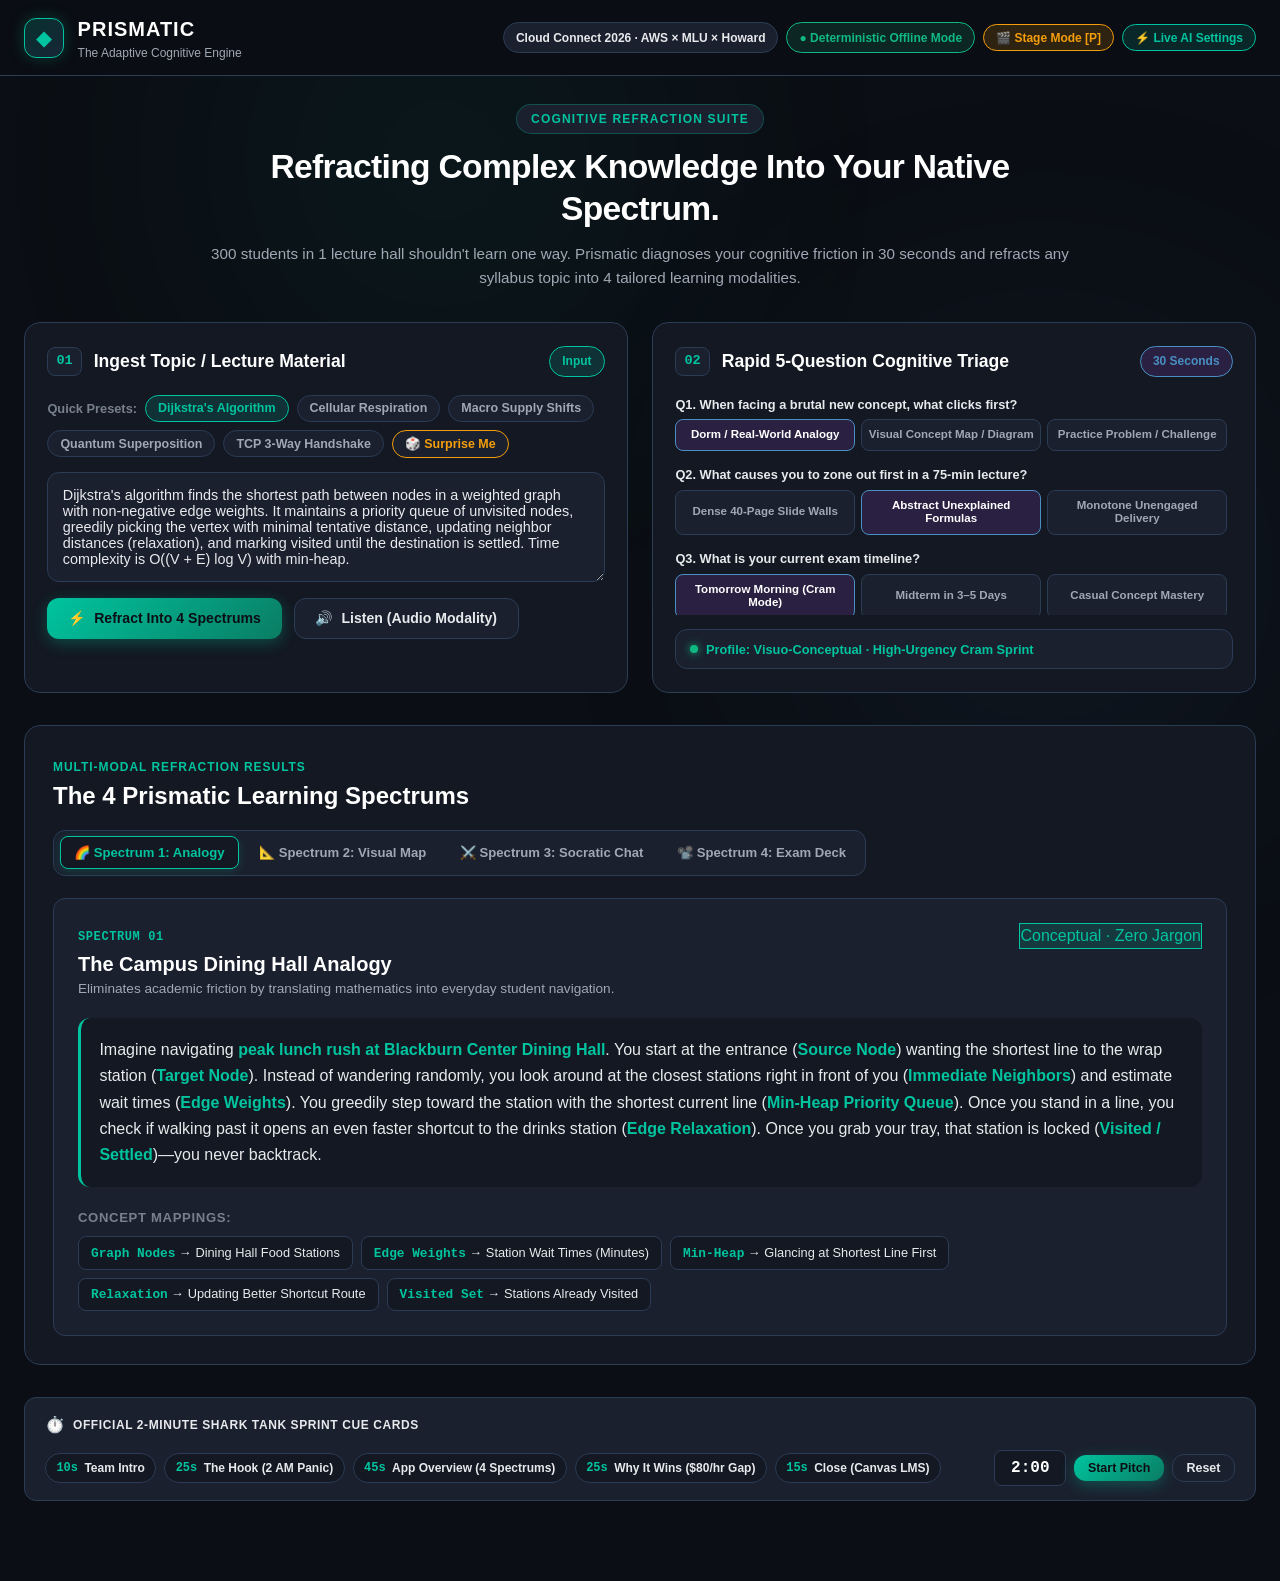
==== commit 28757237: "style: sweep remaining neon rgba strays to executive tokens (badges, timer, modal)" ====
--- a/web-app/index.html
+++ b/web-app/index.html
@@ -28,6 +28,7 @@
     <div class="header-badges">
       <span class="badge badge-event">Cloud Connect 2026 · AWS × MLU × Howard</span>
       <span class="badge badge-status" id="engineStatusBadge">● Local Engine Ready</span>
+      <button id="stageModeToggleBtn" class="badge badge-amber" title="Toggle Stage / Presenter Mode (Hotkey: P)" style="cursor: pointer; border: 1px solid var(--amber-neon);">🎬 Stage Mode [P]</button>
       <button id="apiKeyToggleBtn" class="badge badge-cyan" title="Configure Live AI API Key" style="cursor: pointer; border: 1px solid var(--cyan-neon);">⚡ Live AI Settings</button>
     </div>
   </header>
@@ -77,6 +78,9 @@
           <button class="pill-btn active" data-preset="dijkstra" aria-pressed="true">Dijkstra's Algorithm</button>
           <button class="pill-btn" data-preset="respiration" aria-pressed="false">Cellular Respiration</button>
           <button class="pill-btn" data-preset="macro" aria-pressed="false">Macro Supply Shifts</button>
+          <button class="pill-btn" data-preset="quantum" aria-pressed="false">Quantum Superposition</button>
+          <button class="pill-btn" data-preset="tcp" aria-pressed="false">TCP 3-Way Handshake</button>
+          <button class="pill-btn" id="randomPresetBtn" style="border-color: var(--amber-neon); color: var(--amber-neon);" title="Test a surprise collegiate topic">🎲 Surprise Me</button>
         </div>
 
         <label for="topicInput" class="sr-only" style="position: absolute; width: 1px; height: 1px; overflow: hidden; clip: rect(0,0,0,0);">Study Topic or Lecture Notes</label>
--- a/web-app/styles.css
+++ b/web-app/styles.css
@@ -160,31 +160,62 @@
 }
 
 .badge-status {
-  background: rgba(52, 211, 153, 0.15);
+  background: rgba(16, 185, 129, 0.15);
   border: 1px solid var(--emerald-neon);
   color: var(--emerald-neon);
 }
 
 .badge-cyan {
-  background: rgba(0, 229, 255, 0.15);
+  background: rgba(0, 196, 159, 0.15);
   border: 1px solid var(--cyan-neon);
   color: var(--cyan-neon);
 }
 
 .badge-violet {
-  background: rgba(180, 100, 255, 0.15);
+  background: rgba(168, 85, 247, 0.15);
   border: 1px solid var(--violet-neon);
   color: var(--violet-neon);
 }
 
+.badge-amber {
+  background: rgba(245, 158, 11, 0.15);
+  border: 1px solid var(--amber-neon);
+  color: var(--amber-neon);
+}
+
+.badge-amber.active {
+  background: var(--amber-neon);
+  color: #0b0e14;
+}
+
+/* Stage Mode (High-Readability Presenter View) */
+body.stage-mode {
+  font-size: 1.06rem;
+}
+body.stage-mode .app-container {
+  max-width: 1560px;
+}
+body.stage-mode .card {
+  box-shadow: 0 0 35px rgba(0, 196, 159, 0.12);
+  border-color: #4a8fc2;
+}
+body.stage-mode .presenter-cue-bar {
+  background: rgba(19, 24, 34, 0.98);
+  border-top: 2px solid var(--amber-neon);
+}
+body.stage-mode .cue-timer {
+  font-size: 1.65rem;
+  color: var(--amber-neon);
+}
+
 .badge-emerald {
-  background: rgba(52, 211, 153, 0.15);
+  background: rgba(16, 185, 129, 0.15);
   border: 1px solid var(--emerald-neon);
   color: var(--emerald-neon);
 }
 
 .badge-coral {
-  background: rgba(255, 107, 107, 0.15);
+  background: rgba(239, 68, 68, 0.15);
   border: 1px solid var(--coral-neon);
   color: var(--coral-neon);
 }
@@ -193,7 +224,7 @@
 .modal-backdrop {
   position: fixed;
   inset: 0;
-  background: rgba(8, 11, 19, 0.85);
+  background: rgba(11, 14, 20, 0.85);
   backdrop-filter: blur(8px);
   z-index: 200;
   display: flex;
@@ -209,7 +240,7 @@
   max-width: 480px;
   width: 100%;
   padding: 1.5rem;
-  box-shadow: 0 0 30px rgba(0, 229, 255, 0.2);
+  box-shadow: 0 0 30px rgba(0, 196, 159, 0.2);
 }
 
 .modal-header {
@@ -290,7 +321,7 @@
   letter-spacing: 0.1em;
   color: var(--cyan-neon);
   background: var(--surface-inner);
-  border: 1px solid rgba(0, 229, 255, 0.3);
+  border: 1px solid rgba(0, 196, 159, 0.3);
   padding: 0.3rem 0.9rem;
   border-radius: var(--radius-full);
   margin-bottom: 0.75rem;
@@ -330,7 +361,7 @@
 }
 
 .card:hover {
-  border-color: rgba(0, 229, 255, 0.4);
+  border-color: rgba(0, 196, 159, 0.4);
   box-shadow: var(--shadow-glow);
 }
 
@@ -397,7 +428,7 @@
 }
 
 .pill-btn.active {
-  background: rgba(0, 229, 255, 0.15);
+  background: rgba(0, 196, 159, 0.15);
   border-color: var(--cyan-neon);
   color: var(--cyan-neon);
 }
@@ -421,7 +452,7 @@
 
 textarea:focus {
   border-color: var(--cyan-neon);
-  box-shadow: 0 0 10px rgba(0, 229, 255, 0.2);
+  box-shadow: 0 0 10px rgba(0, 196, 159, 0.2);
 }
 
 /* Buttons */
@@ -447,14 +478,14 @@
 }
 
 .btn-primary {
-  background: linear-gradient(135deg, var(--cyan-neon) 0%, #00a8cc 100%);
-  color: #080b13;
-  box-shadow: 0 4px 15px rgba(0, 229, 255, 0.3);
+  background: linear-gradient(135deg, var(--cyan-neon) 0%, #0a7d64 100%);
+  color: #0b0e14;
+  box-shadow: 0 4px 15px rgba(0, 196, 159, 0.3);
 }
 
 .btn-primary:hover {
   transform: translateY(-2px);
-  box-shadow: 0 6px 20px rgba(0, 229, 255, 0.45);
+  box-shadow: 0 6px 20px rgba(0, 196, 159, 0.45);
 }
 
 .btn-secondary {
@@ -531,7 +562,7 @@
 }
 
 .choice-btn.active {
-  background: rgba(180, 100, 255, 0.15);
+  background: rgba(168, 85, 247, 0.15);
   border-color: var(--violet-neon);
   color: var(--text-white);
   font-weight: 700;
@@ -621,7 +652,7 @@
   background: var(--surface-card);
   color: var(--cyan-neon);
   border: 1px solid var(--cyan-neon);
-  box-shadow: 0 2px 8px rgba(0, 229, 255, 0.2);
+  box-shadow: 0 2px 8px rgba(0, 196, 159, 0.2);
 }
 
 .tab-content {
@@ -781,7 +812,7 @@
 .bubble-ai {
   align-self: flex-start;
   background: var(--surface-inner);
-  border: 1px solid rgba(0, 229, 255, 0.25);
+  border: 1px solid rgba(0, 196, 159, 0.25);
   color: var(--text-high);
   border-top-left-radius: 2px;
 }
@@ -796,7 +827,7 @@
 
 .bubble-user {
   align-self: flex-end;
-  background: linear-gradient(135deg, rgba(180, 100, 255, 0.2) 0%, rgba(0, 229, 255, 0.2) 100%);
+  background: linear-gradient(135deg, rgba(168, 85, 247, 0.2) 0%, rgba(0, 196, 159, 0.2) 100%);
   border: 1px solid var(--violet-neon);
   color: var(--text-white);
   border-top-right-radius: 2px;
@@ -825,7 +856,7 @@
 
 .btn-send {
   background: var(--cyan-neon);
-  color: #080b13;
+  color: #0b0e14;
   font-weight: 700;
 }
 
@@ -996,7 +1027,7 @@
 
 .cue-chip.active {
   border-color: var(--cyan-neon);
-  background: rgba(0, 229, 255, 0.12);
+  background: rgba(0, 196, 159, 0.12);
 }
 
 .chip-time {
@@ -1119,7 +1150,7 @@
 
 .cue-chip.lit {
   border-color: var(--amber-neon);
-  background: rgba(251, 191, 36, 0.12);
+  background: rgba(245, 158, 11, 0.12);
 }
 
 .cue-chip.done {
@@ -1142,7 +1173,7 @@
 }
 
 .cue-fallback-link:hover {
-  background: rgba(0, 229, 255, 0.12);
+  background: rgba(0, 196, 159, 0.12);
 }
 
 /* ==============================================================================
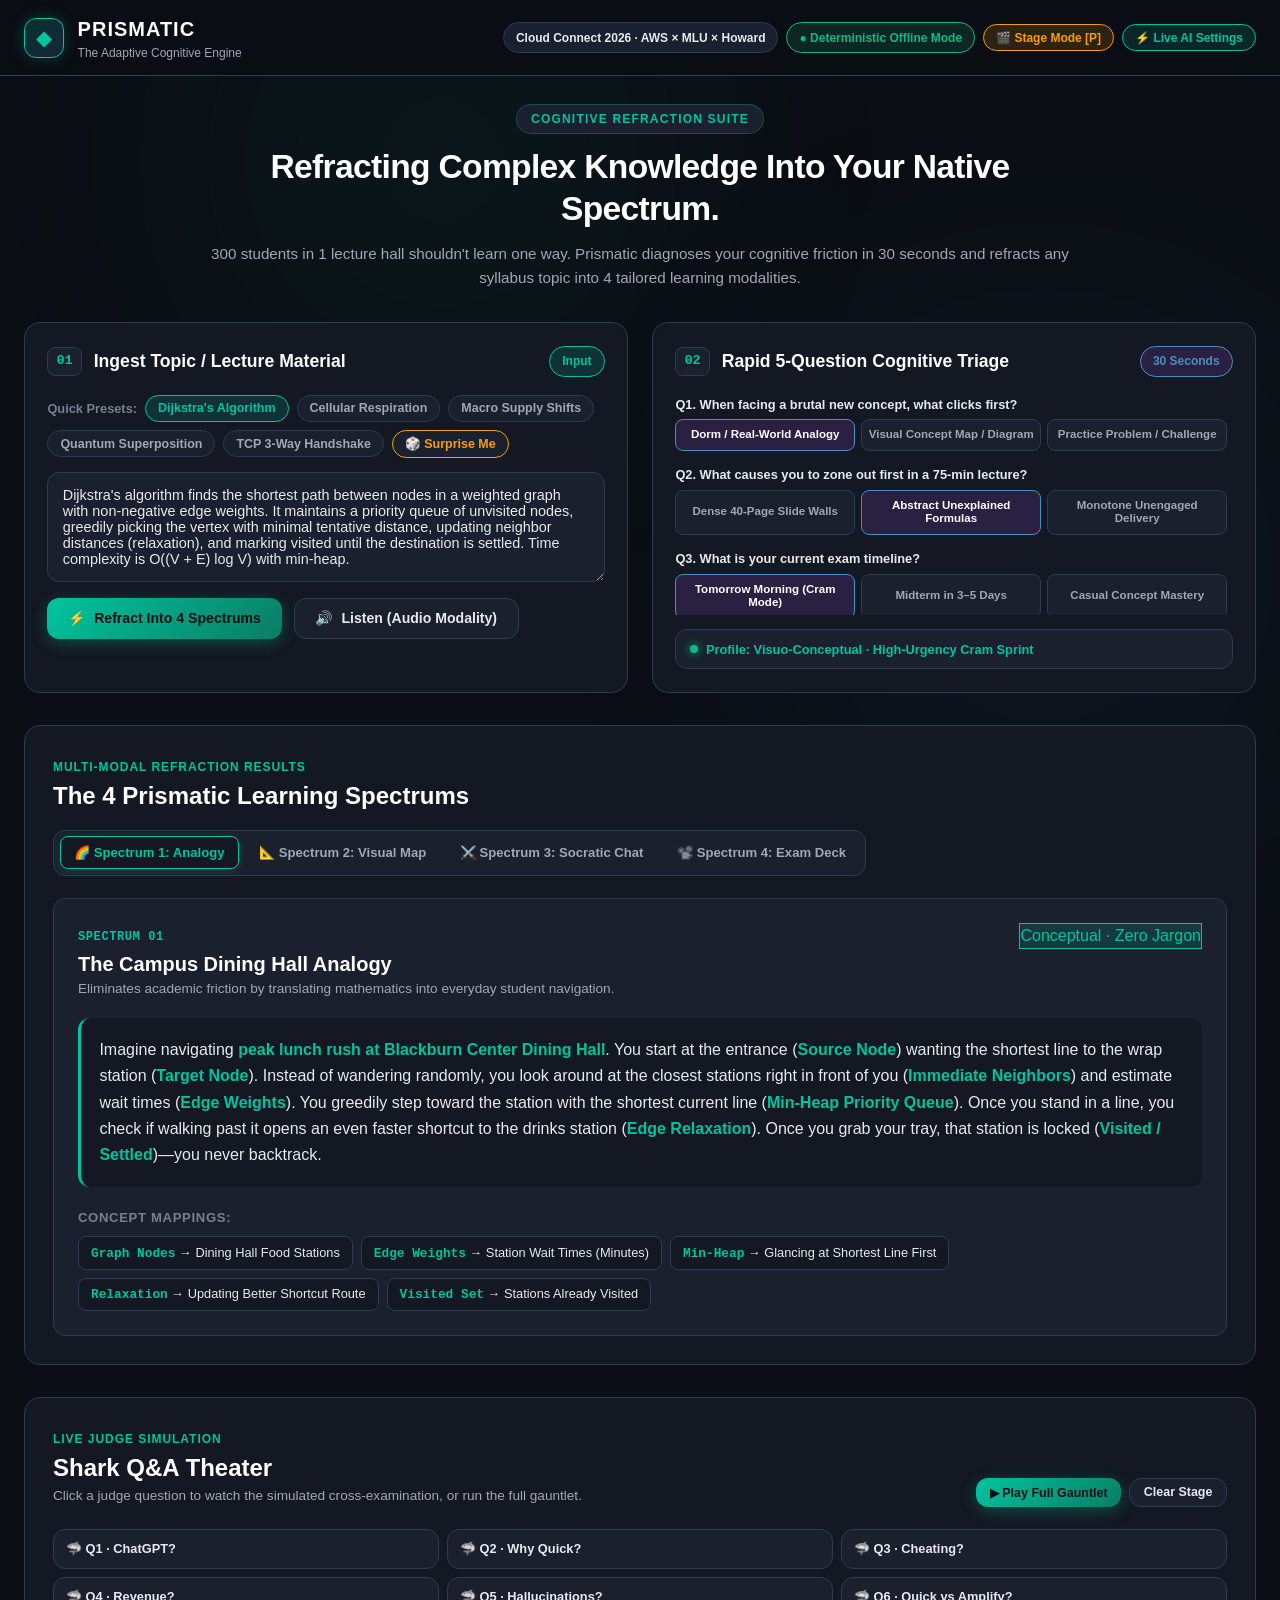
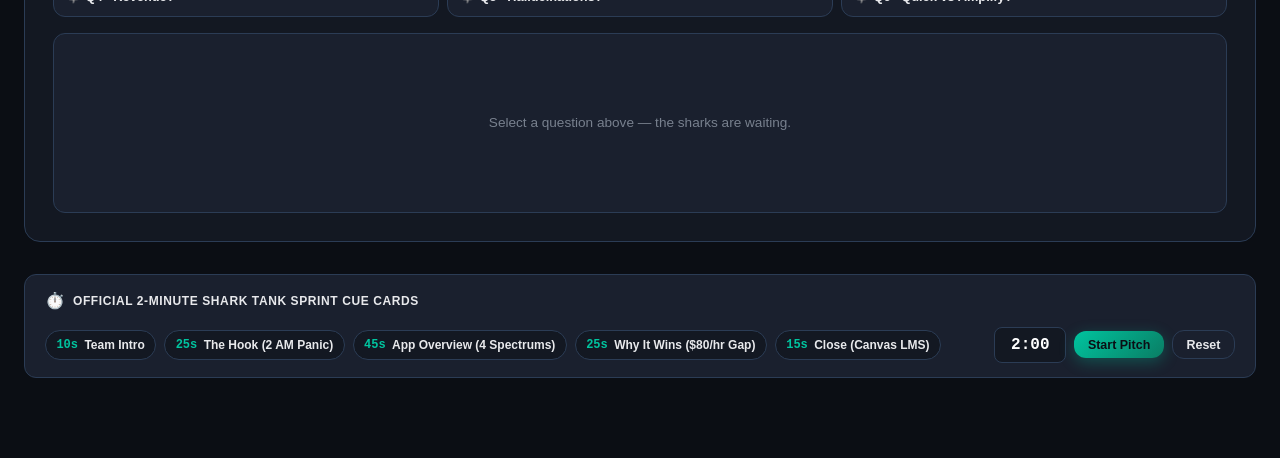
==== commit cf60f7fe: "feat(demo): Shark Q&A theater (6 simulated judge exchanges + gauntlet mode), fix Surprise-Me crash v" ====
--- a/web-app/index.html
+++ b/web-app/index.html
@@ -292,6 +292,27 @@
 
     </section>
 
+    <!-- Shark Q&A Simulator (Simulated Judges vs. Founders) -->
+    <section class="qa-section" aria-labelledby="qaHeading">
+      <div class="section-title-wrap">
+        <div>
+          <span class="section-tag">LIVE JUDGE SIMULATION</span>
+          <h2 id="qaHeading" class="section-title">Shark Q&amp;A Theater</h2>
+          <p class="mod-sub">Click a judge question to watch the simulated cross-examination, or run the full gauntlet.</p>
+        </div>
+        <div class="qa-controls">
+          <button id="qaPlayAllBtn" class="btn btn-primary btn-sm">▶ Play Full Gauntlet</button>
+          <button id="qaClearBtn" class="btn btn-secondary btn-sm">Clear Stage</button>
+        </div>
+      </div>
+      <div class="qa-question-grid" id="qaQuestionGrid" role="group" aria-label="Simulated judge questions">
+        <!-- Question buttons rendered here -->
+      </div>
+      <div class="qa-stage" id="qaStage" role="log" aria-live="polite" aria-label="Simulated Q&A transcript">
+        <div class="qa-empty">Select a question above — the sharks are waiting.</div>
+      </div>
+    </section>
+
     <!-- Pitch Timing Cue Bar (For Presenters) -->
     <footer class="presenter-cue-bar" role="contentinfo">
       <div class="cue-header">
--- a/web-app/styles.css
+++ b/web-app/styles.css
@@ -1177,6 +1177,113 @@
 }
 
 /* ==============================================================================
+   SHARK Q&A THEATER (simulated judges vs. founders)
+   ============================================================================== */
+
+.qa-section {
+  background: var(--surface-card);
+  border: 1px solid var(--border-subtle);
+  border-radius: var(--radius-lg);
+  padding: 1.75rem;
+  margin-bottom: 2rem;
+}
+
+.qa-controls {
+  display: flex;
+  gap: 0.5rem;
+  flex-wrap: wrap;
+}
+
+.qa-question-grid {
+  display: grid;
+  grid-template-columns: repeat(3, 1fr);
+  gap: 0.5rem;
+  margin-bottom: 1rem;
+}
+
+.qa-btn {
+  background: var(--surface-inner);
+  border: 1px solid var(--border-subtle);
+  color: var(--text-high);
+  font-family: var(--font-sans);
+  font-size: 0.8rem;
+  font-weight: 600;
+  padding: 0.65rem 0.75rem;
+  border-radius: var(--radius-md);
+  cursor: pointer;
+  text-align: left;
+  transition: border-color 0.2s, box-shadow 0.2s;
+  line-height: 1.35;
+}
+
+.qa-btn:hover {
+  border-color: var(--coral-neon);
+}
+
+.qa-btn.playing {
+  border-color: var(--amber-neon);
+  box-shadow: 0 0 10px rgba(245, 158, 11, 0.25);
+}
+
+.qa-stage {
+  min-height: 180px;
+  max-height: 340px;
+  overflow-y: auto;
+  background: var(--surface-inner);
+  border: 1px solid var(--border-subtle);
+  border-radius: var(--radius-md);
+  padding: 1.15rem;
+  display: flex;
+  flex-direction: column;
+  gap: 0.85rem;
+}
+
+.qa-empty {
+  color: var(--text-dim);
+  font-size: 0.85rem;
+  text-align: center;
+  margin: auto;
+}
+
+.bubble-judge {
+  align-self: flex-start;
+  background: rgba(239, 68, 68, 0.08);
+  border: 1px solid var(--coral-neon);
+  color: var(--text-high);
+  border-top-left-radius: 2px;
+}
+
+.bubble-judge .bubble-speaker {
+  color: var(--coral-neon);
+  font-size: 0.72rem;
+  font-weight: 700;
+  margin-bottom: 0.2rem;
+  display: block;
+}
+
+.bubble-founder {
+  align-self: flex-end;
+  background: rgba(0, 196, 159, 0.08);
+  border: 1px solid var(--cyan-neon);
+  color: var(--text-high);
+  border-top-right-radius: 2px;
+}
+
+.bubble-founder .bubble-speaker {
+  color: var(--cyan-neon);
+  font-size: 0.72rem;
+  font-weight: 700;
+  margin-bottom: 0.2rem;
+  display: block;
+}
+
+@media (max-width: 600px) {
+  .qa-question-grid {
+    grid-template-columns: 1fr;
+  }
+}
+
+/* ==============================================================================
    REDUCED MOTION (accessibility: disable transitions/animations on request)
    ============================================================================== */
 
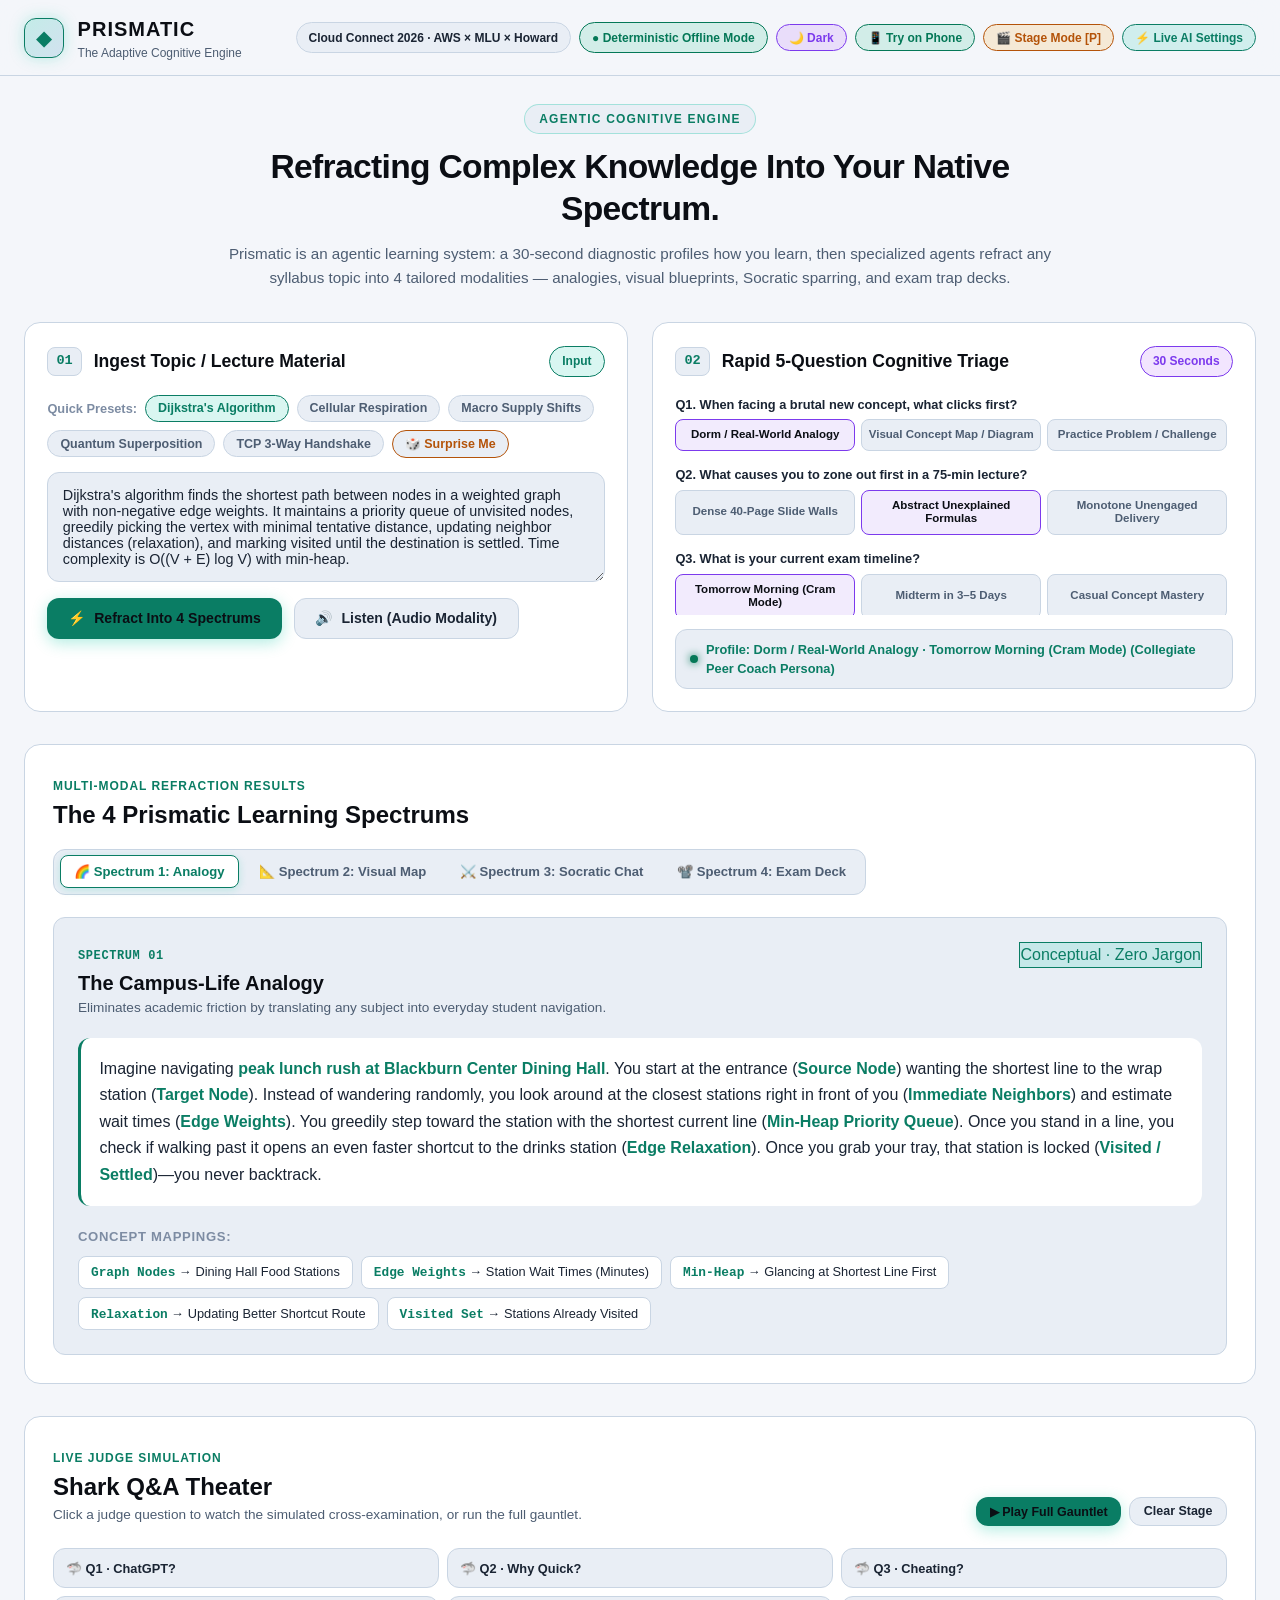
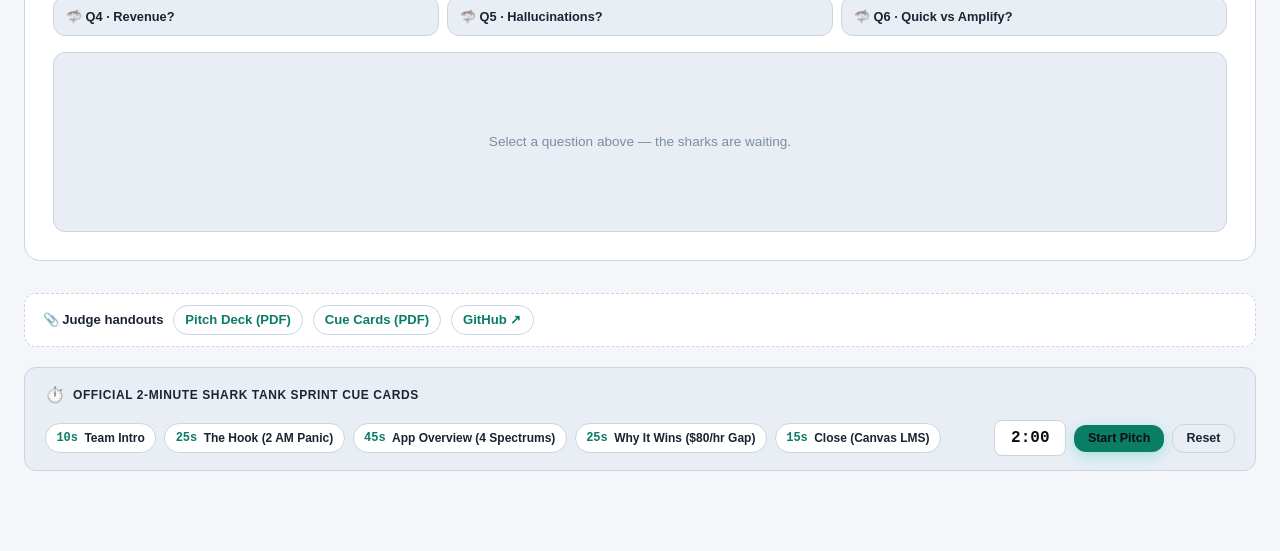
==== commit 594e9817: "feat(demo): light theme default, PWA offline, phone QR, deep links, OG meta, Pages mirror, Q1 tab ro" ====
--- a/web-app/index.html
+++ b/web-app/index.html
@@ -4,12 +4,25 @@
   <meta charset="UTF-8">
   <meta name="viewport" content="width=device-width, initial-scale=1.0">
   <title>Prismatic — The Adaptive Learning Engine</title>
+  <meta name="description" content="Prismatic refracts dense lectures into 4 learning spectrums: analogies, visual maps, Socratic sparring, and exam trap decks. Shark Tank demo, Cloud Connect 2026.">
+  <meta name="theme-color" content="#f4f6fa" id="themeColorMeta">
+  <meta name="apple-mobile-web-app-capable" content="yes">
+  <meta name="apple-mobile-web-app-status-bar-style" content="default">
+  <meta name="apple-mobile-web-app-title" content="Prismatic">
+  <meta property="og:title" content="Prismatic — The Adaptive Learning Engine">
+  <meta property="og:description" content="One lecture in, four learning spectrums out. Try the live Shark Tank demo.">
+  <meta property="og:type" content="website">
+  <meta property="og:url" content="https://shark-tank-aws-mlu.vercel.app/">
+  <meta property="og:image" content="https://shark-tank-aws-mlu.vercel.app/assets/slides/slide_1.png">
+  <link rel="manifest" href="manifest.json">
+  <link rel="icon" type="image/png" href="icon-192.png">
+  <link rel="apple-touch-icon" href="icon-192.png">
   <!-- Zero External Dependency - Modern System Font Stack -->
   <link rel="stylesheet" href="styles.css">
   <!-- Optional uncommitted local configuration for live AI mode -->
   <script src="config.local.js" onerror="window.DEEPSEEK_CONFIG=null;"></script>
 </head>
-<body>
+<body class="light-theme">
   <!-- Background Glow Gradients -->
   <div class="bg-glow glow-cyan" aria-hidden="true"></div>
   <div class="bg-glow glow-violet" aria-hidden="true"></div>
@@ -28,6 +41,8 @@
     <div class="header-badges">
       <span class="badge badge-event">Cloud Connect 2026 · AWS × MLU × Howard</span>
       <span class="badge badge-status" id="engineStatusBadge">● Local Engine Ready</span>
+      <button id="themeToggleBtn" class="badge badge-violet" title="Toggle light / dark theme" style="cursor: pointer;">🌙 Dark</button>
+      <button id="phoneModalBtn" class="badge badge-emerald" title="Show QR for judges to try on their phones" style="cursor: pointer;">📱 Try on Phone</button>
       <button id="stageModeToggleBtn" class="badge badge-amber" title="Toggle Stage / Presenter Mode (Hotkey: P)" style="cursor: pointer; border: 1px solid var(--amber-neon);">🎬 Stage Mode [P]</button>
       <button id="apiKeyToggleBtn" class="badge badge-cyan" title="Configure Live AI API Key" style="cursor: pointer; border: 1px solid var(--cyan-neon);">⚡ Live AI Settings</button>
     </div>
@@ -50,14 +65,27 @@
     </div>
   </div>
 
+  <!-- Phone QR Modal -->
+  <div id="phoneModal" class="modal-backdrop" style="display: none;" role="dialog" aria-modal="true" aria-labelledby="phoneTitle">
+    <div class="modal-content" style="text-align: center; max-width: 360px;">
+      <div class="modal-header">
+        <h3 id="phoneTitle">📱 Scan to Try on Your Phone</h3>
+        <button id="phoneModalClose" class="modal-close" aria-label="Close">&times;</button>
+      </div>
+      <img src="vercel-qr.png" alt="QR code linking to the live Prismatic demo" width="220" height="220" style="background: #fff; padding: 12px; border-radius: 12px; border: 1px solid var(--border-subtle);">
+      <p class="modal-desc" style="margin-top: 0.75rem;">Judges: scan with your camera to refract your own lecture notes live.</p>
+      <p class="modal-desc" style="font-family: var(--font-mono);">shark-tank-aws-mlu.vercel.app</p>
+    </div>
+  </div>
+
   <!-- Main Container -->
   <main class="app-container" role="main">
     
     <!-- Hero Banner -->
     <section class="hero-section" aria-labelledby="heroHeadline">
-      <div class="hero-tag">COGNITIVE REFRACTION SUITE</div>
+      <div class="hero-tag">AGENTIC COGNITIVE ENGINE</div>
       <h1 id="heroHeadline" class="hero-headline">Refracting Complex Knowledge Into Your Native Spectrum.</h1>
-      <p class="hero-subtext">300 students in 1 lecture hall shouldn't learn one way. Prismatic diagnoses your cognitive friction in 30 seconds and refracts any syllabus topic into 4 tailored learning modalities.</p>
+      <p class="hero-subtext">Prismatic is an agentic learning system: a 30-second diagnostic profiles how you learn, then specialized agents refract any syllabus topic into 4 tailored modalities — analogies, visual blueprints, Socratic sparring, and exam trap decks.</p>
     </section>
 
     <!-- Top Grid: Intake & Diagnostic -->
@@ -153,7 +181,7 @@
             <div class="choice-grid" role="group" aria-labelledby="q5-label">
               <button class="choice-btn" data-val="professor" aria-pressed="false">Socratic Professor</button>
               <button class="choice-btn active" data-val="peer" aria-pressed="true">Collegiate Peer Coach</button>
-              <button class="choice-btn" data-val="ramsay" aria-pressed="false">No-Fluff Bullet-Point Bot</button>
+              <button class="choice-btn" data-val="ramsay" aria-pressed="false">Concise Drill Coach</button>
             </div>
           </div>
         </div>
@@ -187,8 +215,8 @@
           <div class="modality-header">
             <div>
               <span class="mod-num">SPECTRUM 01</span>
-              <h3>The Campus Dining Hall Analogy</h3>
-              <p class="mod-sub">Eliminates academic friction by translating mathematics into everyday student navigation.</p>
+              <h3>The Campus-Life Analogy</h3>
+              <p class="mod-sub">Eliminates academic friction by translating any subject into everyday student navigation.</p>
             </div>
             <span class="mod-badge badge-cyan">Conceptual · Zero Jargon</span>
           </div>
@@ -211,7 +239,7 @@
             <div>
               <span class="mod-num">SPECTRUM 02</span>
               <h3>Interactive Structural Blueprint</h3>
-              <p class="mod-sub">Visual execution tree mapping state transitions, priority queues, and terminal conditions.</p>
+              <p class="mod-sub">Maps mechanisms, states, and transitions into a visual execution blueprint.</p>
             </div>
             <span class="mod-badge badge-violet">Schematic · Visuo-Spatial</span>
           </div>
@@ -278,7 +306,7 @@
               <div>
                 <span class="mod-num">SPECTRUM 04B</span>
                 <h3>Professor Exam Trap Matrix</h3>
-                <p class="mod-sub">What students think vs. what tricky professors actually put on Midterm #2.</p>
+                <p class="mod-sub">What students think vs. what tricky professors actually put on midterms.</p>
               </div>
               <span class="mod-badge badge-coral">Trap Radar</span>
             </div>
@@ -313,6 +341,14 @@
       </div>
     </section>
 
+    <!-- Judge Handouts (deck, cue cards, source) -->
+    <section class="handouts-bar" aria-label="Judge handouts and source links">
+      <span class="handouts-label">📎 Judge handouts</span>
+      <a class="handouts-link" href="../Prismatic_Shark_Tank_Pitch_Deck.pdf">Pitch Deck (PDF)</a>
+      <a class="handouts-link" href="../PRESENTER_TALKING_POINTS.pdf">Cue Cards (PDF)</a>
+      <a class="handouts-link" href="https://github.com/SakshamKapoor2911/SHARK-TANK-AWS-MLU" target="_blank" rel="noopener">GitHub ↗</a>
+    </section>
+
     <!-- Pitch Timing Cue Bar (For Presenters) -->
     <footer class="presenter-cue-bar" role="contentinfo">
       <div class="cue-header">
--- a/web-app/styles.css
+++ b/web-app/styles.css
@@ -32,6 +32,63 @@
   --shadow-glow: 0 0 25px rgba(0, 196, 159, 0.12);
 }
 
+/* ==============================================================================
+   LIGHT THEME (default: projector- and daylight-readable executive light)
+   Accent hues stay in the executive family; only their depth is adjusted
+   so text holds ≥4.5:1 contrast on white surfaces.
+   ============================================================================== */
+
+body.light-theme {
+  --bg-color: #f4f6fa;
+  --surface-card: #ffffff;
+  --surface-inner: #e9eef5;
+  --surface-hover: #dde6f0;
+  --border-subtle: #c9d5e3;
+
+  --cyan-neon: #0a7d64;
+  --violet-neon: #7c3aed;
+  --emerald-neon: #047857;
+  --amber-neon: #b45309;
+  --coral-neon: #dc2626;
+
+  --text-white: #0b0e14;
+  --text-high: #1a2433;
+  --text-muted: #4d5d72;
+  --text-dim: #7d8ca3;
+
+  --shadow-glow: 0 4px 18px rgba(11, 14, 20, 0.08);
+}
+
+body.light-theme .bg-glow {
+  display: none;
+}
+
+body.light-theme .app-header {
+  background: rgba(244, 246, 250, 0.92);
+}
+
+body.light-theme .modal-backdrop {
+  background: rgba(27, 36, 51, 0.45);
+}
+
+body.light-theme .btn-send {
+  color: #ffffff;
+}
+
+body.light-theme .choice-btn.active {
+  background: rgba(124, 58, 237, 0.1);
+}
+
+/* SVG concept-map labels: node text stays white on dark nodes,
+   edge annotations follow the readable accent in each theme. */
+#conceptMapSvg .edge-label {
+  fill: #00c49f;
+}
+
+body.light-theme #conceptMapSvg .edge-label {
+  fill: #0a7d64;
+}
+
 * {
   margin: 0;
   padding: 0;
@@ -982,6 +1039,38 @@
   display: block;
 }
 
+/* Judge handouts bar (deck PDF, cue cards, source) */
+.handouts-bar {
+  display: flex;
+  align-items: center;
+  gap: 0.6rem;
+  flex-wrap: wrap;
+  background: var(--surface-card);
+  border: 1px dashed var(--border-subtle);
+  border-radius: var(--radius-md);
+  padding: 0.7rem 1.1rem;
+  margin-bottom: 1.25rem;
+  font-size: 0.82rem;
+}
+
+.handouts-label {
+  font-weight: 800;
+  color: var(--text-high);
+}
+
+.handouts-link {
+  color: var(--cyan-neon);
+  font-weight: 600;
+  text-decoration: none;
+  border: 1px solid var(--border-subtle);
+  border-radius: var(--radius-full);
+  padding: 0.25rem 0.7rem;
+}
+
+.handouts-link:hover {
+  border-color: var(--cyan-neon);
+}
+
 /* Presenter Cue Bar */
 .presenter-cue-bar {
   background: var(--surface-inner);
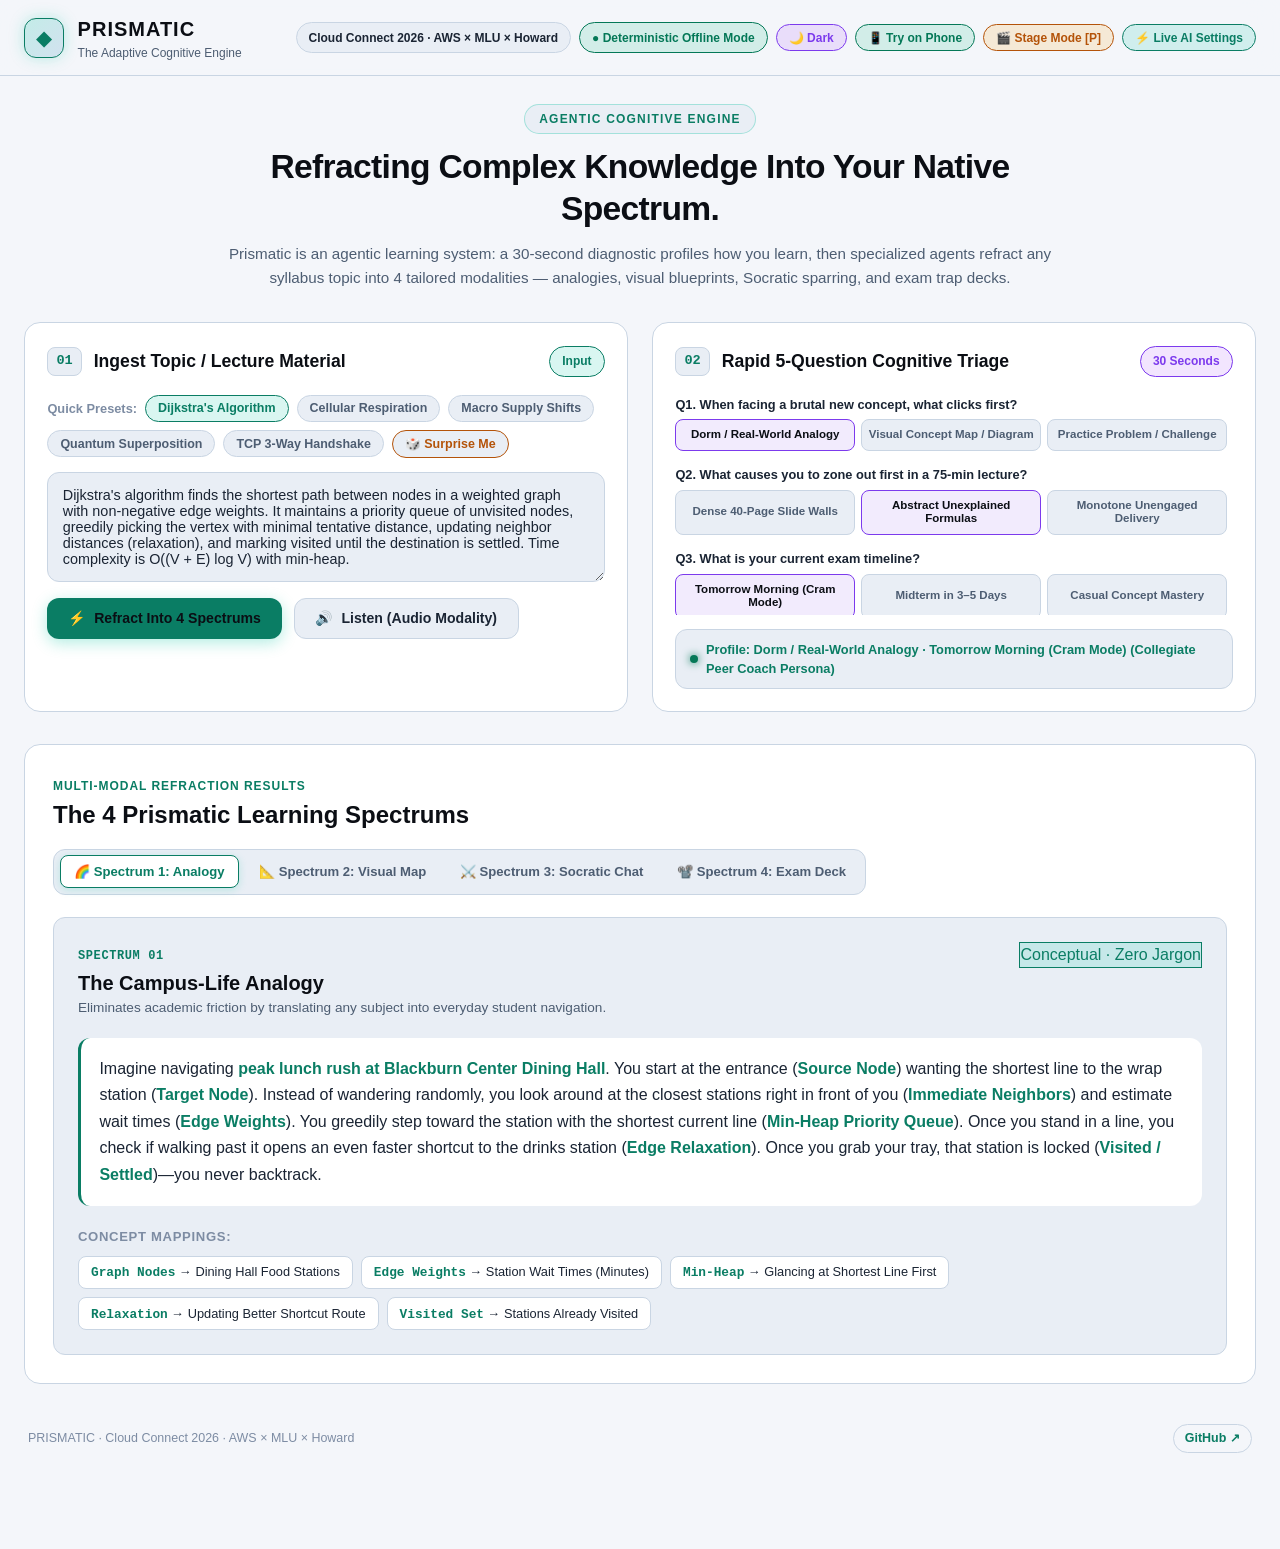
==== commit 0bccadf0: "feat(demo): remove presenter cue bar, Q&A theater, and handout downloads from public web deploy" ====
--- a/web-app/index.html
+++ b/web-app/index.html
@@ -320,69 +320,10 @@
 
     </section>
 
-    <!-- Shark Q&A Simulator (Simulated Judges vs. Founders) -->
-    <section class="qa-section" aria-labelledby="qaHeading">
-      <div class="section-title-wrap">
-        <div>
-          <span class="section-tag">LIVE JUDGE SIMULATION</span>
-          <h2 id="qaHeading" class="section-title">Shark Q&amp;A Theater</h2>
-          <p class="mod-sub">Click a judge question to watch the simulated cross-examination, or run the full gauntlet.</p>
-        </div>
-        <div class="qa-controls">
-          <button id="qaPlayAllBtn" class="btn btn-primary btn-sm">▶ Play Full Gauntlet</button>
-          <button id="qaClearBtn" class="btn btn-secondary btn-sm">Clear Stage</button>
-        </div>
-      </div>
-      <div class="qa-question-grid" id="qaQuestionGrid" role="group" aria-label="Simulated judge questions">
-        <!-- Question buttons rendered here -->
-      </div>
-      <div class="qa-stage" id="qaStage" role="log" aria-live="polite" aria-label="Simulated Q&A transcript">
-        <div class="qa-empty">Select a question above — the sharks are waiting.</div>
-      </div>
-    </section>
-
-    <!-- Judge Handouts (deck, cue cards, source) -->
-    <section class="handouts-bar" aria-label="Judge handouts and source links">
-      <span class="handouts-label">📎 Judge handouts</span>
-      <a class="handouts-link" href="../Prismatic_Shark_Tank_Pitch_Deck.pdf">Pitch Deck (PDF)</a>
-      <a class="handouts-link" href="../PRESENTER_TALKING_POINTS.pdf">Cue Cards (PDF)</a>
+    <!-- Site footer -->
+    <footer class="site-footer">
+      <span>PRISMATIC · Cloud Connect 2026 · AWS × MLU × Howard</span>
       <a class="handouts-link" href="https://github.com/SakshamKapoor2911/SHARK-TANK-AWS-MLU" target="_blank" rel="noopener">GitHub ↗</a>
-    </section>
-
-    <!-- Pitch Timing Cue Bar (For Presenters) -->
-    <footer class="presenter-cue-bar" role="contentinfo">
-      <div class="cue-header">
-        <span class="cue-indicator" aria-hidden="true">⏱️</span>
-        <span class="cue-title">OFFICIAL 2-MINUTE SHARK TANK SPRINT CUE CARDS</span>
-      </div>
-      <div class="cue-chips" id="cueChips">
-        <div class="cue-chip" data-start="0" data-end="10">
-          <span class="chip-time">10s</span>
-          <span class="chip-name">Team Intro</span>
-        </div>
-        <div class="cue-chip" data-start="10" data-end="35">
-          <span class="chip-time">25s</span>
-          <span class="chip-name">The Hook (2 AM Panic)</span>
-        </div>
-        <div class="cue-chip" data-start="35" data-end="80">
-          <span class="chip-time">45s</span>
-          <span class="chip-name">App Overview (4 Spectrums)</span>
-        </div>
-        <div class="cue-chip" data-start="80" data-end="105">
-          <span class="chip-time">25s</span>
-          <span class="chip-name">Why It Wins ($80/hr Gap)</span>
-        </div>
-        <div class="cue-chip" data-start="105" data-end="120">
-          <span class="chip-time">15s</span>
-          <span class="chip-name">Close (Canvas LMS)</span>
-        </div>
-      </div>
-      <div class="cue-controls">
-        <span class="cue-timer" id="pitchTimer" role="timer" aria-live="off">2:00</span>
-        <button id="pitchStartBtn" class="btn btn-primary btn-sm">Start Pitch</button>
-        <button id="pitchResetBtn" class="btn btn-secondary btn-sm">Reset</button>
-        <a id="partyRockLink" class="cue-fallback-link" href="#" target="_blank" rel="noopener" style="display: none;">PartyRock Fallback ↗</a>
-      </div>
     </footer>
 
   </main>
--- a/web-app/styles.css
+++ b/web-app/styles.css
@@ -256,14 +256,6 @@
   box-shadow: 0 0 35px rgba(0, 196, 159, 0.12);
   border-color: #4a8fc2;
 }
-body.stage-mode .presenter-cue-bar {
-  background: rgba(19, 24, 34, 0.98);
-  border-top: 2px solid var(--amber-neon);
-}
-body.stage-mode .cue-timer {
-  font-size: 1.65rem;
-  color: var(--amber-neon);
-}
 
 .badge-emerald {
   background: rgba(16, 185, 129, 0.15);
@@ -1039,25 +1031,7 @@
   display: block;
 }
 
-/* Judge handouts bar (deck PDF, cue cards, source) */
-.handouts-bar {
-  display: flex;
-  align-items: center;
-  gap: 0.6rem;
-  flex-wrap: wrap;
-  background: var(--surface-card);
-  border: 1px dashed var(--border-subtle);
-  border-radius: var(--radius-md);
-  padding: 0.7rem 1.1rem;
-  margin-bottom: 1.25rem;
-  font-size: 0.82rem;
-}
-
-.handouts-label {
-  font-weight: 800;
-  color: var(--text-high);
-}
-
+/* Judge handout links (also used by the site footer) */
 .handouts-link {
   color: var(--cyan-neon);
   font-weight: 600;
@@ -1069,65 +1043,6 @@
 
 .handouts-link:hover {
   border-color: var(--cyan-neon);
-}
-
-/* Presenter Cue Bar */
-.presenter-cue-bar {
-  background: var(--surface-inner);
-  border: 1px solid var(--border-subtle);
-  border-radius: var(--radius-md);
-  padding: 0.9rem 1.25rem;
-  display: flex;
-  align-items: center;
-  justify-content: space-between;
-  flex-wrap: wrap;
-  gap: 0.85rem;
-}
-
-.cue-header {
-  display: flex;
-  align-items: center;
-  gap: 0.5rem;
-}
-
-.cue-title {
-  font-size: 0.75rem;
-  font-weight: 800;
-  letter-spacing: 0.05em;
-  color: var(--text-high);
-}
-
-.cue-chips {
-  display: flex;
-  gap: 0.5rem;
-  flex-wrap: wrap;
-}
-
-.cue-chip {
-  background: var(--surface-card);
-  border: 1px solid var(--border-subtle);
-  padding: 0.3rem 0.65rem;
-  border-radius: var(--radius-full);
-  display: flex;
-  align-items: center;
-  gap: 0.4rem;
-  font-size: 0.75rem;
-}
-
-.cue-chip.active {
-  border-color: var(--cyan-neon);
-  background: rgba(0, 196, 159, 0.12);
-}
-
-.chip-time {
-  font-family: var(--font-mono);
-  font-weight: 700;
-  color: var(--cyan-neon);
-}
-
-.chip-name {
-  color: var(--text-high);
-  font-weight: 600;
 }
 
 /* ==============================================================================
@@ -1206,169 +1121,6 @@
 
   .input-actions {
     flex-direction: column;
-  }
-}
-
-/* ==============================================================================
-   PITCH TIMER (interactive 120s countdown in the presenter cue bar)
-   ============================================================================== */
-
-.cue-controls {
-  display: flex;
-  align-items: center;
-  gap: 0.5rem;
-}
-
-.cue-timer {
-  font-family: var(--font-mono);
-  font-size: 1rem;
-  font-weight: 700;
-  color: var(--text-white);
-  background: var(--surface-card);
-  border: 1px solid var(--border-subtle);
-  border-radius: var(--radius-sm);
-  padding: 0.3rem 0.7rem;
-  min-width: 4.5rem;
-  text-align: center;
-}
-
-.cue-timer.overtime {
-  color: var(--coral-neon);
-  border-color: var(--coral-neon);
-}
-
-.cue-chip.lit {
-  border-color: var(--amber-neon);
-  background: rgba(245, 158, 11, 0.12);
-}
-
-.cue-chip.done {
-  border-color: var(--emerald-neon);
-  opacity: 0.75;
-}
-
-.cue-chip.done .chip-time {
-  color: var(--emerald-neon);
-}
-
-.cue-fallback-link {
-  font-size: 0.75rem;
-  font-weight: 700;
-  color: var(--cyan-neon);
-  text-decoration: none;
-  border: 1px solid var(--cyan-neon);
-  border-radius: var(--radius-full);
-  padding: 0.3rem 0.75rem;
-}
-
-.cue-fallback-link:hover {
-  background: rgba(0, 196, 159, 0.12);
-}
-
-/* ==============================================================================
-   SHARK Q&A THEATER (simulated judges vs. founders)
-   ============================================================================== */
-
-.qa-section {
-  background: var(--surface-card);
-  border: 1px solid var(--border-subtle);
-  border-radius: var(--radius-lg);
-  padding: 1.75rem;
-  margin-bottom: 2rem;
-}
-
-.qa-controls {
-  display: flex;
-  gap: 0.5rem;
-  flex-wrap: wrap;
-}
-
-.qa-question-grid {
-  display: grid;
-  grid-template-columns: repeat(3, 1fr);
-  gap: 0.5rem;
-  margin-bottom: 1rem;
-}
-
-.qa-btn {
-  background: var(--surface-inner);
-  border: 1px solid var(--border-subtle);
-  color: var(--text-high);
-  font-family: var(--font-sans);
-  font-size: 0.8rem;
-  font-weight: 600;
-  padding: 0.65rem 0.75rem;
-  border-radius: var(--radius-md);
-  cursor: pointer;
-  text-align: left;
-  transition: border-color 0.2s, box-shadow 0.2s;
-  line-height: 1.35;
-}
-
-.qa-btn:hover {
-  border-color: var(--coral-neon);
-}
-
-.qa-btn.playing {
-  border-color: var(--amber-neon);
-  box-shadow: 0 0 10px rgba(245, 158, 11, 0.25);
-}
-
-.qa-stage {
-  min-height: 180px;
-  max-height: 340px;
-  overflow-y: auto;
-  background: var(--surface-inner);
-  border: 1px solid var(--border-subtle);
-  border-radius: var(--radius-md);
-  padding: 1.15rem;
-  display: flex;
-  flex-direction: column;
-  gap: 0.85rem;
-}
-
-.qa-empty {
-  color: var(--text-dim);
-  font-size: 0.85rem;
-  text-align: center;
-  margin: auto;
-}
-
-.bubble-judge {
-  align-self: flex-start;
-  background: rgba(239, 68, 68, 0.08);
-  border: 1px solid var(--coral-neon);
-  color: var(--text-high);
-  border-top-left-radius: 2px;
-}
-
-.bubble-judge .bubble-speaker {
-  color: var(--coral-neon);
-  font-size: 0.72rem;
-  font-weight: 700;
-  margin-bottom: 0.2rem;
-  display: block;
-}
-
-.bubble-founder {
-  align-self: flex-end;
-  background: rgba(0, 196, 159, 0.08);
-  border: 1px solid var(--cyan-neon);
-  color: var(--text-high);
-  border-top-right-radius: 2px;
-}
-
-.bubble-founder .bubble-speaker {
-  color: var(--cyan-neon);
-  font-size: 0.72rem;
-  font-weight: 700;
-  margin-bottom: 0.2rem;
-  display: block;
-}
-
-@media (max-width: 600px) {
-  .qa-question-grid {
-    grid-template-columns: 1fr;
   }
 }
 
@@ -1389,6 +1141,24 @@
   }
 }
 
+/* Site footer (source link) */
+.site-footer {
+  display: flex;
+  align-items: center;
+  justify-content: space-between;
+  flex-wrap: wrap;
+  gap: 0.6rem;
+  color: var(--text-dim);
+  font-size: 0.78rem;
+  padding: 0.5rem 0.25rem 1rem;
+}
+
+.site-footer .handouts-link {
+  color: var(--cyan-neon);
+  font-weight: 600;
+  text-decoration: none;
+}
+
 /* ==============================================================================
    PRINT (clean cue cards: no glows, static header)
    ============================================================================== */
@@ -1408,7 +1178,7 @@
 
   .card,
   .modalities-section,
-  .presenter-cue-bar {
+  .site-footer {
     break-inside: avoid;
   }
 }
